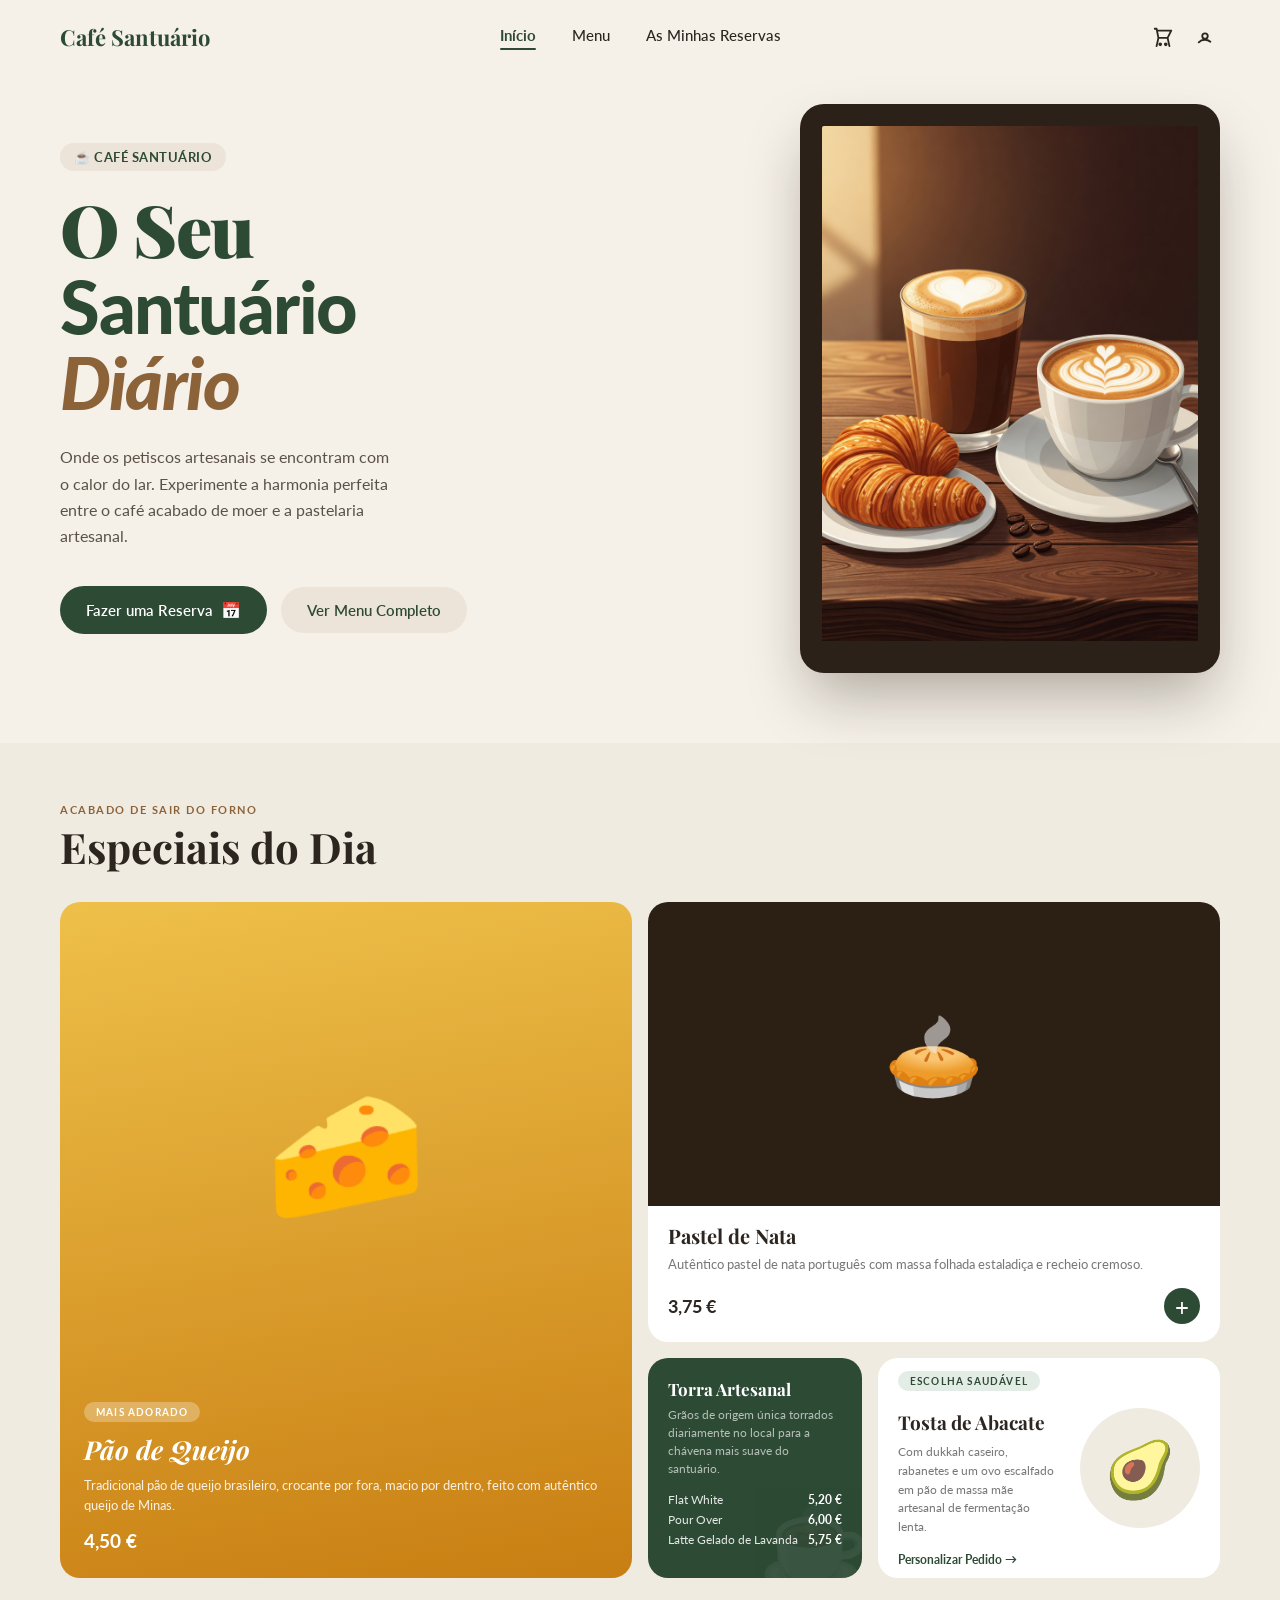
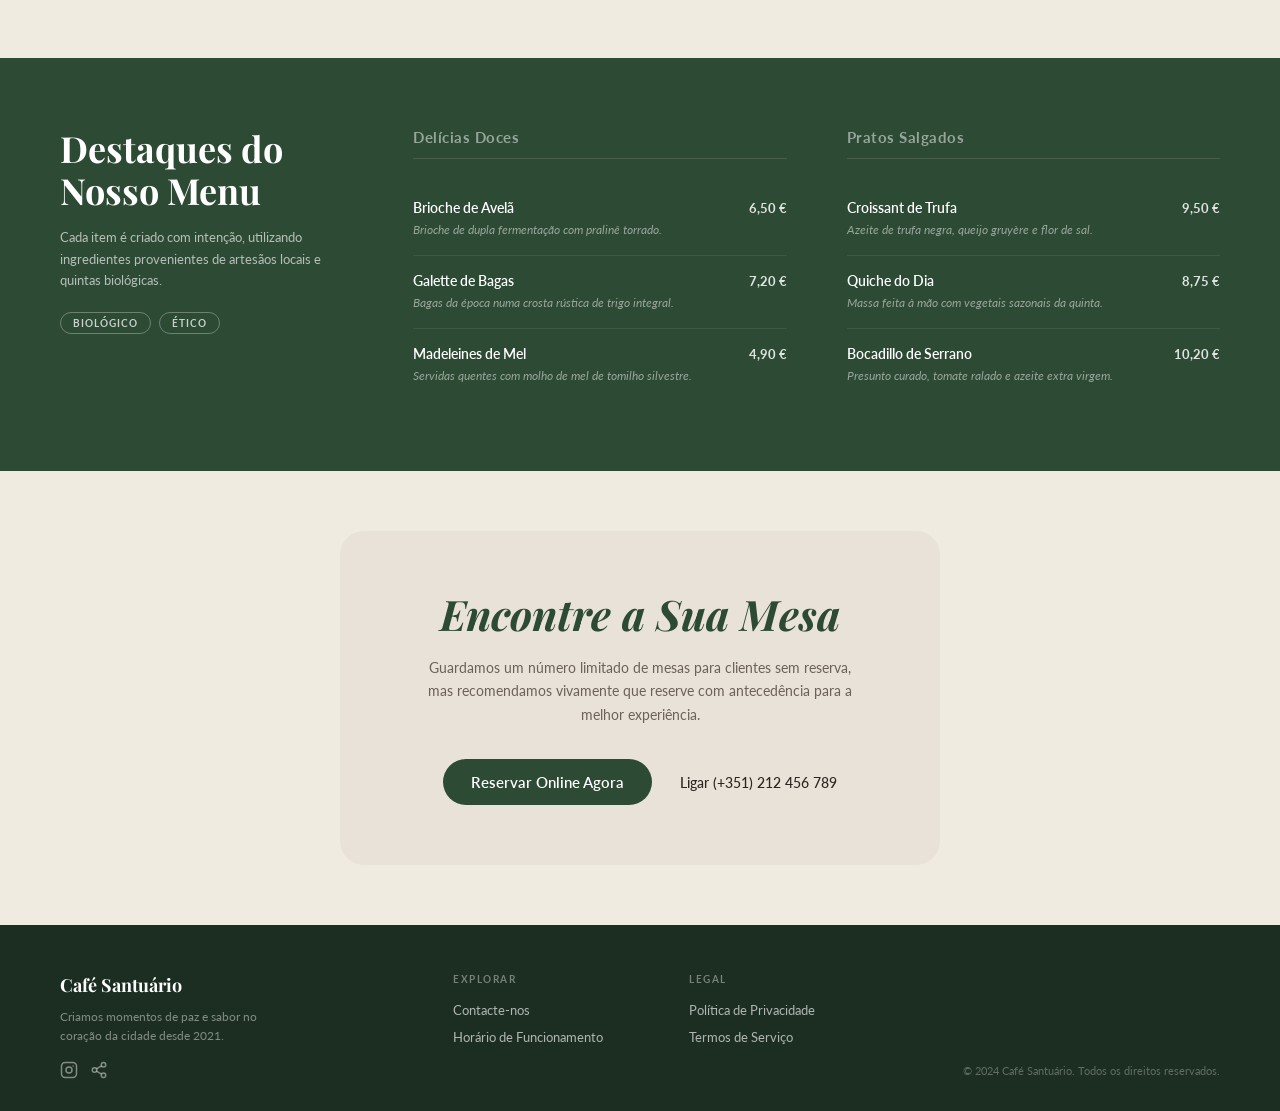
==== index.html @ a575f0f8 "update html" ====
<!DOCTYPE html>
<html lang="pt">
<head>
    <meta charset="UTF-8">
    <meta name="viewport" content="width=device-width, initial-scale=1.0">
    <title>Café Santuário</title>
    <link rel="stylesheet" href="style.css">
</head>
<body>
 
    <header class="main-header">
        <div class="logo">Café Santuário</div>
        <nav class="main-nav">
            <a href="#" class="nav-link active">Início</a>
            <a href="#" class="nav-link">Menu</a>
            <a href="#" class="nav-link">As Minhas Reservas</a>
        </nav>
        <div class="header-icons">
            <button class="icon-btn" title="Carrinho">
                <svg xmlns="http://www.w3.org/2000/svg" width="22" height="22" fill="none" viewBox="0 0 24 24" stroke="currentColor" stroke-width="2">
                    <path stroke-linecap="round" stroke-linejoin="round" d="M3 3h2l.4 2M7 13h10l4-8H5.4M7 13L5.4 5M7 13l-2 9m12-9l2 9M9 21a1 1 0 100-2 1 1 0 000 2zm6 0a1 1 0 100-2 1 1 0 000 2z"/>
                </svg>
            </button>
            <button class="icon-btn" title="Perfil">
                <svg xmlns="http://www.w3.org/2000/svg" width="22" height="22" fill="none" viewBox="0 0 24 24" stroke="currentColor" stroke-width="2">
                    <path stroke-linecap="round" stroke-linejoin="round" d="M5.121 17.804A8.966 8.966 0 0112 15c2.21 0 4.228.797 5.879 2.104M15 11a3 3 0 11-6 0 3 3 0 016 0z"/>
                </svg>
            </button>
        </div>
    </header>
 
    <!-- ── Hero ── -->
    <main class="hero-container">
        <div class="hero-text">
            <div class="cafe-badge">☕ CAFÉ SANTUÁRIO</div>
            <h1 class="hero-title">
                O Seu<br>
                <span class="highlight">Santuário</span><br>
                <span class="diario">Diário</span>
            </h1>
            <p class="hero-description">
                Onde os petiscos artesanais se encontram com o calor do lar.
                Experimente a harmonia perfeita entre o café acabado de moer e a pastelaria artesanal.
            </p>
            <div class="hero-buttons">
                <button class="btn-reserva">
                    Fazer uma Reserva
                    <span class="btn-icon">📅</span>
                </button>
                <button class="btn-menu">Ver Menu Completo</button>
            </div>
        </div>
        <div class="hero-image">
            <img src="FotoInicial.jpg" alt="Café e Croissant">
        </div>
    </main>
 
    <!-- ── Especiais do Dia ── -->
    <section class="especiais-section" id="menu">
        <div class="especiais-header">
            <p class="especiais-label">ACABADO DE SAIR DO FORNO</p>
            <h2 class="especiais-title">Especiais do Dia</h2>
        </div>
 
        <div class="especiais-grid">
 
            <!-- Card grande — destaque -->
            <div class="especial-card especial-card--featured">
                <div class="featured-img">🧀</div>
                <div class="featured-body">
                    <span class="tag-badge">MAIS ADORADO</span>
                    <h3>Pão de Queijo</h3>
                    <p>Tradicional pão de queijo brasileiro, crocante por fora, macio por dentro, feito com autêntico queijo de Minas.</p>
                    <span class="especial-price">4,50 €</span>
                </div>
            </div>
 
            <!-- Card pequeno — Pastel de Nata -->
            <div class="especial-card especial-card--small">
                <div class="small-img">🥧</div>
                <div class="small-body">
                    <h3>Pastel de Nata</h3>
                    <p>Autêntico pastel de nata português com massa folhada estaladiça e recheio cremoso.</p>
                    <div class="small-footer">
                        <span class="especial-price">3,75 €</span>
                        <button class="btn-add">+</button>
                    </div>
                </div>
            </div>
 
            <!-- Linha de baixo direita: Torra + Tosta -->
            <div class="especiais-bottom-right">
 
                <div class="especial-card--dark">
                    <div class="dark-body">
                        <h3>Torra Artesanal</h3>
                        <p>Grãos de origem única torrados diariamente no local para a chávena mais suave do santuário.</p>
                        <ul class="price-list">
                            <li><span>Flat White</span><span>5,20 €</span></li>
                            <li><span>Pour Over</span><span>6,00 €</span></li>
                            <li><span>Latte Gelado de Lavanda</span><span>5,75 €</span></li>
                        </ul>
                    </div>
                    <div class="dark-deco">☕</div>
                </div>
 
                <div class="especial-card--horizontal">
                    <div class="horizontal-body">
                        <span class="tag-badge tag-badge--green">ESCOLHA SAUDÁVEL</span>
                        <h3>Tosta de Abacate</h3>
                        <p>Com dukkah caseiro, rabanetes e um ovo escalfado em pão de massa mãe artesanal de fermentação lenta.</p>
                        <a href="#" class="link-personalizar">Personalizar Pedido →</a>
                    </div>
                    <div class="horizontal-img">
                        <img src="TostaAbacate.jpg" alt="Tosta de Abacate" onerror="this.style.display='none'">
                        🥑
                    </div>
                </div>
 
            </div>
 
        </div>
    </section>
 
    <!-- ── Destaques do Nosso Menu ── -->
    <section class="menu-section">
        <div class="menu-grid">
            <div class="menu-intro">
                <h2 class="menu-title">Destaques do<br>Nosso Menu</h2>
                <p class="menu-desc">Cada item é criado com intenção, utilizando ingredientes provenientes de artesãos locais e quintas biológicas.</p>
                <div class="menu-tags">
                    <span class="menu-tag">BIOLÓGICO</span>
                    <span class="menu-tag">ÉTICO</span>
                </div>
            </div>
 
            <div class="menu-col">
                <h3 class="menu-col-title">Delícias Doces</h3>
                <ul class="menu-list">
                    <li class="menu-item">
                        <div class="menu-item-header">
                            <span class="menu-item-name">Brioche de Avelã</span>
                            <span class="menu-item-price">6,50 €</span>
                        </div>
                        <p class="menu-item-desc">Brioche de dupla fermentação com pralinê torrado.</p>
                    </li>
                    <li class="menu-item">
                        <div class="menu-item-header">
                            <span class="menu-item-name">Galette de Bagas</span>
                            <span class="menu-item-price">7,20 €</span>
                        </div>
                        <p class="menu-item-desc">Bagas da época numa crosta rústica de trigo integral.</p>
                    </li>
                    <li class="menu-item">
                        <div class="menu-item-header">
                            <span class="menu-item-name">Madeleines de Mel</span>
                            <span class="menu-item-price">4,90 €</span>
                        </div>
                        <p class="menu-item-desc">Servidas quentes com molho de mel de tomilho silvestre.</p>
                    </li>
                </ul>
            </div>
 
            <div class="menu-col">
                <h3 class="menu-col-title">Pratos Salgados</h3>
                <ul class="menu-list">
                    <li class="menu-item">
                        <div class="menu-item-header">
                            <span class="menu-item-name">Croissant de Trufa</span>
                            <span class="menu-item-price">9,50 €</span>
                        </div>
                        <p class="menu-item-desc">Azeite de trufa negra, queijo gruyère e flor de sal.</p>
                    </li>
                    <li class="menu-item">
                        <div class="menu-item-header">
                            <span class="menu-item-name">Quiche do Dia</span>
                            <span class="menu-item-price">8,75 €</span>
                        </div>
                        <p class="menu-item-desc">Massa feita à mão com vegetais sazonais da quinta.</p>
                    </li>
                    <li class="menu-item">
                        <div class="menu-item-header">
                            <span class="menu-item-name">Bocadillo de Serrano</span>
                            <span class="menu-item-price">10,20 €</span>
                        </div>
                        <p class="menu-item-desc">Presunto curado, tomate ralado e azeite extra virgem.</p>
                    </li>
                </ul>
            </div>
        </div>
    </section>
 
    <!-- ── CTA Reserva ── -->
    <section class="cta-section" id="reservas">
        <div class="cta-box">
            <h2 class="cta-title">Encontre a Sua Mesa</h2>
            <p class="cta-desc">Guardamos um número limitado de mesas para clientes sem reserva, mas recomendamos vivamente que reserve com antecedência para a melhor experiência.</p>
            <div class="cta-actions">
                <button class="btn-reserva-cta">Reservar Online Agora</button>
                <span class="cta-phone">Ligar (+351) 212 456 789</span>
            </div>
        </div>
    </section>
 
    <!-- ── Footer ── -->
    <footer class="site-footer">
        <div class="footer-grid">
            <div class="footer-brand">
                <div class="footer-logo">Café Santuário</div>
                <p class="footer-tagline">Criamos momentos de paz e sabor no coração da cidade desde 2021.</p>
                <div class="footer-social">
                    <a href="#" class="social-icon" title="Instagram">
                        <svg width="18" height="18" fill="none" viewBox="0 0 24 24" stroke="currentColor" stroke-width="2"><rect x="2" y="2" width="20" height="20" rx="5"/><circle cx="12" cy="12" r="4"/><circle cx="17.5" cy="6.5" r="1" fill="currentColor" stroke="none"/></svg>
                    </a>
                    <a href="#" class="social-icon" title="Partilhar">
                        <svg width="18" height="18" fill="none" viewBox="0 0 24 24" stroke="currentColor" stroke-width="2"><circle cx="18" cy="5" r="3"/><circle cx="6" cy="12" r="3"/><circle cx="18" cy="19" r="3"/><line x1="8.59" y1="13.51" x2="15.42" y2="17.49"/><line x1="15.41" y1="6.51" x2="8.59" y2="10.49"/></svg>
                    </a>
                </div>
            </div>
 
            <div class="footer-col">
                <h4 class="footer-col-title">EXPLORAR</h4>
                <ul class="footer-links">
                    <li><a href="#">Contacte-nos</a></li>
                    <li><a href="#">Horário de Funcionamento</a></li>
                </ul>
            </div>
 
            <div class="footer-col">
                <h4 class="footer-col-title">LEGAL</h4>
                <ul class="footer-links">
                    <li><a href="#">Política de Privacidade</a></li>
                    <li><a href="#">Termos de Serviço</a></li>
                </ul>
            </div>
 
            <div class="footer-copy">
                © 2024 Café Santuário. Todos os direitos reservados.
            </div>
        </div>
    </footer>
 
</body>
</html>
---- style.css ----
@import url('https://fonts.googleapis.com/css2?family=Playfair+Display:ital,wght@0,700;0,900;1,700;1,900&family=Lato:wght@400;500;600&display=swap');
 
:root {
    --bg-main: #F5F0E8;
    --bg-card: #FFFFFF;
    --primary: #2D4A35;
    --primary-light: #8FA494;
    --accent: #8C6239;
    --text-dark: #2C2520;
    --border-color: #E2D9D0;
}
 
* {
    margin: 0;
    padding: 0;
    box-sizing: border-box;
    font-family: 'Lato', 'Segoe UI', Tahoma, Geneva, Verdana, sans-serif;
}
 
body {
    background-color: var(--bg-main);
    color: var(--text-dark);
}
 
/* ═══════════════════════════════════════
   HEADER
═══════════════════════════════════════ */
 
.main-header {
    display: flex;
    justify-content: space-between;
    align-items: center;
    padding: 22px 60px;
    background: var(--bg-main);
}
 
.logo {
    font-family: 'Playfair Display', Georgia, serif;
    font-size: 22px;
    font-weight: 700;
    color: var(--primary);
    min-width: 160px;
}
 
.main-nav {
    display: flex;
    gap: 36px;
    align-items: center;
}
 
.nav-link {
    text-decoration: none;
    color: var(--text-dark);
    font-size: 15px;
    font-weight: 500;
    position: relative;
    padding-bottom: 4px;
    transition: color 0.2s;
}
 
.nav-link.active {
    color: var(--primary);
    font-weight: 700;
}
 
.nav-link.active::after {
    content: '';
    position: absolute;
    bottom: -2px;
    left: 0;
    right: 0;
    height: 2px;
    background-color: var(--primary);
    border-radius: 2px;
}
 
.nav-link:hover { color: var(--primary); }
 
.header-icons {
    display: flex;
    gap: 12px;
    align-items: center;
    min-width: 160px;
    justify-content: flex-end;
}
 
.icon-btn {
    background: transparent;
    border: none;
    cursor: pointer;
    color: var(--text-dark);
    display: flex;
    align-items: center;
    padding: 4px;
    border-radius: 6px;
    transition: color 0.2s;
}
.icon-btn:hover { color: var(--primary); }
 
/* ═══════════════════════════════════════
   HERO
═══════════════════════════════════════ */
 
.hero-container {
    display: flex;
    align-items: center;
    justify-content: space-between;
    padding: 30px 60px 70px;
    gap: 60px;
    background: var(--bg-main);
}
 
.hero-text { max-width: 480px; }
 
.cafe-badge {
    display: inline-block;
    background: #EDE4D9;
    color: var(--primary);
    font-size: 13px;
    padding: 6px 14px;
    border-radius: 30px;
    margin-bottom: 20px;
    font-weight: 700;
    letter-spacing: 0.5px;
}
 
.hero-title {
    font-family: 'Playfair Display', Georgia, serif;
    font-size: 72px;
    font-weight: 900;
    color: var(--primary);
    line-height: 1.05;
    margin-bottom: 24px;
    letter-spacing: -1.5px;
}
 
.highlight { color: var(--primary); }
 
.diario {
    color: var(--accent);
    font-style: italic;
    display: block;
}
 
.hero-description {
    font-size: 16px;
    line-height: 1.65;
    color: #5A5248;
    margin-bottom: 36px;
    max-width: 340px;
}
 
.hero-buttons {
    display: flex;
    gap: 14px;
    flex-wrap: wrap;
    align-items: center;
}
 
.btn-reserva {
    background-color: var(--primary);
    color: white;
    border: none;
    padding: 14px 26px;
    border-radius: 50px;
    font-size: 15px;
    font-weight: 600;
    cursor: pointer;
    display: flex;
    align-items: center;
    gap: 8px;
    transition: background 0.2s;
}
.btn-reserva:hover { background-color: #3d6347; }
 
.btn-icon { font-size: 16px; }
 
.btn-menu {
    background-color: #EDE4D9;
    color: var(--primary);
    border: none;
    padding: 14px 26px;
    border-radius: 50px;
    font-size: 15px;
    font-weight: 600;
    cursor: pointer;
    transition: background 0.2s;
}
.btn-menu:hover { background-color: #e2d7c8; }
 
.hero-image { flex-shrink: 0; }
 
.hero-image img {
    width: 100%;
    max-width: 420px;
    border-radius: 24px;
    display: block;
    background: #2C2118;
    padding: 22px 22px 32px;
    box-shadow: 0 30px 60px -10px rgba(44, 33, 24, 0.35);
    object-fit: cover;
}
 
/* ═══════════════════════════════════════
   ESPECIAIS DO DIA
═══════════════════════════════════════ */
 
.especiais-section {
    background: #F0EBE0;
    padding: 60px 60px 80px;
}
 
.especiais-header { margin-bottom: 32px; }
 
.especiais-label {
    font-size: 11px;
    font-weight: 700;
    letter-spacing: 1.5px;
    color: var(--accent);
    text-transform: uppercase;
    margin-bottom: 8px;
}
 
.especiais-title {
    font-family: 'Playfair Display', Georgia, serif;
    font-size: 42px;
    font-weight: 700;
    color: var(--text-dark);
    line-height: 1.1;
}
 
.especiais-grid {
    display: grid;
    grid-template-columns: 1fr 1fr;
    grid-template-rows: 440px 220px;
    gap: 16px;
}
 
.especial-card {
    border-radius: 20px;
    overflow: hidden;
    background: var(--bg-card);
}
 
/* Featured — left column, both rows */
.especial-card--featured {
    grid-column: 1;
    grid-row: 1 / 3;
    background: linear-gradient(170deg, #EEC04A 0%, #C87E12 100%);
    display: flex;
    flex-direction: column;
}
 
.featured-img {
    flex: 1;
    display: flex;
    align-items: center;
    justify-content: center;
    font-size: 130px;
    padding: 30px 30px 10px;
    min-height: 0;
}
 
.featured-img img {
    width: 100%;
    height: 100%;
    object-fit: contain;
    border-radius: 12px;
}
 
.featured-body { padding: 18px 24px 26px; }
 
.tag-badge {
    display: inline-block;
    background: rgba(255,255,255,0.28);
    color: #fff;
    font-size: 10px;
    font-weight: 700;
    letter-spacing: 1.2px;
    padding: 4px 12px;
    border-radius: 20px;
    margin-bottom: 10px;
    text-transform: uppercase;
}
 
.tag-badge--green {
    background: #E3EDE5;
    color: var(--primary);
}
 
.especial-card--featured .featured-body h3 {
    font-family: 'Playfair Display', Georgia, serif;
    font-size: 26px;
    font-style: italic;
    font-weight: 700;
    color: #fff;
    margin-bottom: 8px;
}
 
.especial-card--featured .featured-body p {
    font-size: 13px;
    color: rgba(255,255,255,0.88);
    line-height: 1.55;
    margin-bottom: 14px;
}
 
.especial-price {
    font-size: 18px;
    font-weight: 700;
    color: var(--text-dark);
}
 
.especial-card--featured .especial-price {
    color: #fff;
    font-size: 19px;
}
 
/* Small card — Pastel de Nata */
.especial-card--small {
    grid-column: 2;
    grid-row: 1;
    display: flex;
    flex-direction: column;
    background: #fff;
}
 
.small-img {
    flex: 1;
    display: flex;
    align-items: center;
    justify-content: center;
    background: #2C1F14;
    font-size: 80px;
    min-height: 0;
}
 
.small-img img { width: 100%; height: 100%; object-fit: cover; }
 
.small-body {
    padding: 16px 20px 18px;
    flex-shrink: 0;
}
 
.small-body h3 {
    font-family: 'Playfair Display', Georgia, serif;
    font-size: 20px;
    font-weight: 700;
    color: var(--text-dark);
    margin-bottom: 6px;
}
 
.small-body p {
    font-size: 13px;
    color: #777;
    line-height: 1.5;
    margin-bottom: 14px;
}
 
.small-footer {
    display: flex;
    align-items: center;
    justify-content: space-between;
}
 
.btn-add {
    width: 36px;
    height: 36px;
    border-radius: 50%;
    background: var(--primary);
    color: #fff;
    border: none;
    font-size: 24px;
    cursor: pointer;
    display: flex;
    align-items: center;
    justify-content: center;
    transition: background 0.2s;
}
.btn-add:hover { background: #3d6347; }
 
/* Bottom row right: Torra + Tosta */
.especiais-bottom-right {
    grid-column: 2;
    grid-row: 2;
    display: grid;
    grid-template-columns: 1fr 1.6fr;
    gap: 16px;
}
 
/* Dark card — Torra Artesanal */
.especial-card--dark {
    background: #2D4A35;
    color: #fff;
    display: flex;
    position: relative;
    overflow: hidden;
    border-radius: 20px;
}
 
.dark-body {
    padding: 20px;
    flex: 1;
    z-index: 1;
}
 
.dark-body h3 {
    font-family: 'Playfair Display', Georgia, serif;
    font-size: 17px;
    font-weight: 700;
    margin-bottom: 6px;
    color: #fff;
}
 
.dark-body p {
    font-size: 12px;
    color: rgba(255,255,255,0.65);
    line-height: 1.5;
    margin-bottom: 14px;
}
 
.price-list {
    list-style: none;
    display: flex;
    flex-direction: column;
    gap: 5px;
}
 
.price-list li {
    display: flex;
    justify-content: space-between;
    font-size: 12px;
    color: rgba(255,255,255,0.88);
}
 
.price-list li span:last-child {
    font-weight: 700;
    color: #fff;
}
 
.dark-deco {
    font-size: 90px;
    opacity: 0.07;
    position: absolute;
    right: -8px;
    bottom: -8px;
    line-height: 1;
    pointer-events: none;
}
 
/* Horizontal card — Tosta de Abacate */
.especial-card--horizontal {
    display: flex;
    align-items: center;
    background: #fff;
    border-radius: 20px;
    overflow: hidden;
}
 
.horizontal-body {
    flex: 1;
    padding: 20px;
}
 
.horizontal-body h3 {
    font-family: 'Playfair Display', Georgia, serif;
    font-size: 19px;
    font-weight: 700;
    color: var(--text-dark);
    margin: 8px 0 8px;
}
 
.horizontal-body p {
    font-size: 12px;
    color: #777;
    line-height: 1.55;
    margin-bottom: 12px;
}
 
.link-personalizar {
    font-size: 12px;
    font-weight: 700;
    color: var(--primary);
    text-decoration: none;
}
.link-personalizar:hover { text-decoration: underline; }
 
.horizontal-img {
    width: 120px;
    height: 120px;
    flex-shrink: 0;
    border-radius: 50%;
    overflow: hidden;
    margin: 0 20px 0 0;
    background: #F0EBE0;
    display: flex;
    align-items: center;
    justify-content: center;
    font-size: 56px;
}
 
.horizontal-img img { width: 100%; height: 100%; object-fit: cover; }
 
/* ═══════════════════════════════════════
   DESTAQUES DO MENU
═══════════════════════════════════════ */
 
.menu-section {
    background: #2D4A35;
    padding: 70px 60px;
}
 
.menu-grid {
    display: grid;
    grid-template-columns: 1.1fr 1.4fr 1.4fr;
    gap: 60px;
    align-items: start;
}
 
.menu-title {
    font-family: 'Playfair Display', Georgia, serif;
    font-size: 36px;
    font-weight: 700;
    color: #fff;
    line-height: 1.15;
    margin-bottom: 16px;
}
 
.menu-desc {
    font-size: 13px;
    color: rgba(255,255,255,0.65);
    line-height: 1.65;
    margin-bottom: 20px;
}
 
.menu-tags {
    display: flex;
    gap: 8px;
    flex-wrap: wrap;
}
 
.menu-tag {
    display: inline-block;
    border: 1px solid rgba(255,255,255,0.3);
    color: rgba(255,255,255,0.75);
    font-size: 10px;
    font-weight: 700;
    letter-spacing: 1px;
    padding: 4px 12px;
    border-radius: 20px;
    text-transform: uppercase;
}
 
.menu-col-title {
    font-size: 15px;
    font-weight: 700;
    color: rgba(255,255,255,0.5);
    letter-spacing: 0.5px;
    margin-bottom: 24px;
    padding-bottom: 12px;
    border-bottom: 1px solid rgba(255,255,255,0.12);
}
 
.menu-list {
    list-style: none;
    display: flex;
    flex-direction: column;
}
 
.menu-item {
    padding: 16px 0;
    border-bottom: 1px solid rgba(255,255,255,0.08);
}
.menu-item:last-child { border-bottom: none; }
 
.menu-item-header {
    display: flex;
    justify-content: space-between;
    align-items: baseline;
    gap: 12px;
    margin-bottom: 5px;
}
 
.menu-item-name {
    font-size: 14px;
    font-weight: 600;
    color: #fff;
}
 
.menu-item-price {
    font-size: 13px;
    font-weight: 700;
    color: rgba(255,255,255,0.85);
    white-space: nowrap;
}
 
.menu-item-desc {
    font-size: 12px;
    color: rgba(255,255,255,0.5);
    font-style: italic;
    line-height: 1.5;
}
 
/* ═══════════════════════════════════════
   CTA — ENCONTRE A SUA MESA
═══════════════════════════════════════ */
 
.cta-section {
    background: #F0EBE0;
    padding: 60px 60px;
}
 
.cta-box {
    background: #E8E2D8;
    border-radius: 24px;
    padding: 60px 40px;
    text-align: center;
    max-width: 600px;
    margin: 0 auto;
}
 
.cta-title {
    font-family: 'Playfair Display', Georgia, serif;
    font-size: 42px;
    font-weight: 700;
    font-style: italic;
    color: var(--primary);
    margin-bottom: 18px;
    line-height: 1.1;
}
 
.cta-desc {
    font-size: 14px;
    color: #6B6157;
    line-height: 1.7;
    margin-bottom: 32px;
    max-width: 440px;
    margin-left: auto;
    margin-right: auto;
}
 
.cta-actions {
    display: flex;
    align-items: center;
    justify-content: center;
    gap: 28px;
    flex-wrap: wrap;
}
 
.btn-reserva-cta {
    background-color: var(--primary);
    color: white;
    border: none;
    padding: 14px 28px;
    border-radius: 50px;
    font-size: 15px;
    font-weight: 600;
    cursor: pointer;
    transition: background 0.2s;
}
.btn-reserva-cta:hover { background-color: #3d6347; }
 
.cta-phone {
    font-size: 14px;
    font-weight: 500;
    color: var(--text-dark);
}
 
/* ═══════════════════════════════════════
   FOOTER
═══════════════════════════════════════ */
 
.site-footer {
    background: #1C2E21;
    padding: 48px 60px 32px;
}
 
.footer-grid {
    display: grid;
    grid-template-columns: 1.8fr 1fr 1fr 1.5fr;
    gap: 40px;
    align-items: start;
}
 
.footer-logo {
    font-family: 'Playfair Display', Georgia, serif;
    font-size: 18px;
    font-weight: 700;
    color: #fff;
    margin-bottom: 10px;
}
 
.footer-tagline {
    font-size: 12px;
    color: rgba(255,255,255,0.45);
    line-height: 1.6;
    margin-bottom: 16px;
    max-width: 200px;
}
 
.footer-social {
    display: flex;
    gap: 12px;
}
 
.social-icon {
    color: rgba(255,255,255,0.45);
    transition: color 0.2s;
    display: flex;
    align-items: center;
}
.social-icon:hover { color: #fff; }
 
.footer-col-title {
    font-size: 10px;
    font-weight: 700;
    letter-spacing: 1.5px;
    color: rgba(255,255,255,0.4);
    text-transform: uppercase;
    margin-bottom: 14px;
}
 
.footer-links {
    list-style: none;
    display: flex;
    flex-direction: column;
    gap: 8px;
}
 
.footer-links a {
    font-size: 13px;
    color: rgba(255,255,255,0.65);
    text-decoration: none;
    transition: color 0.2s;
}
.footer-links a:hover { color: #fff; }
 
.footer-copy {
    font-size: 11px;
    color: rgba(255,255,255,0.3);
    text-align: right;
    align-self: end;
    padding-bottom: 2px;
}
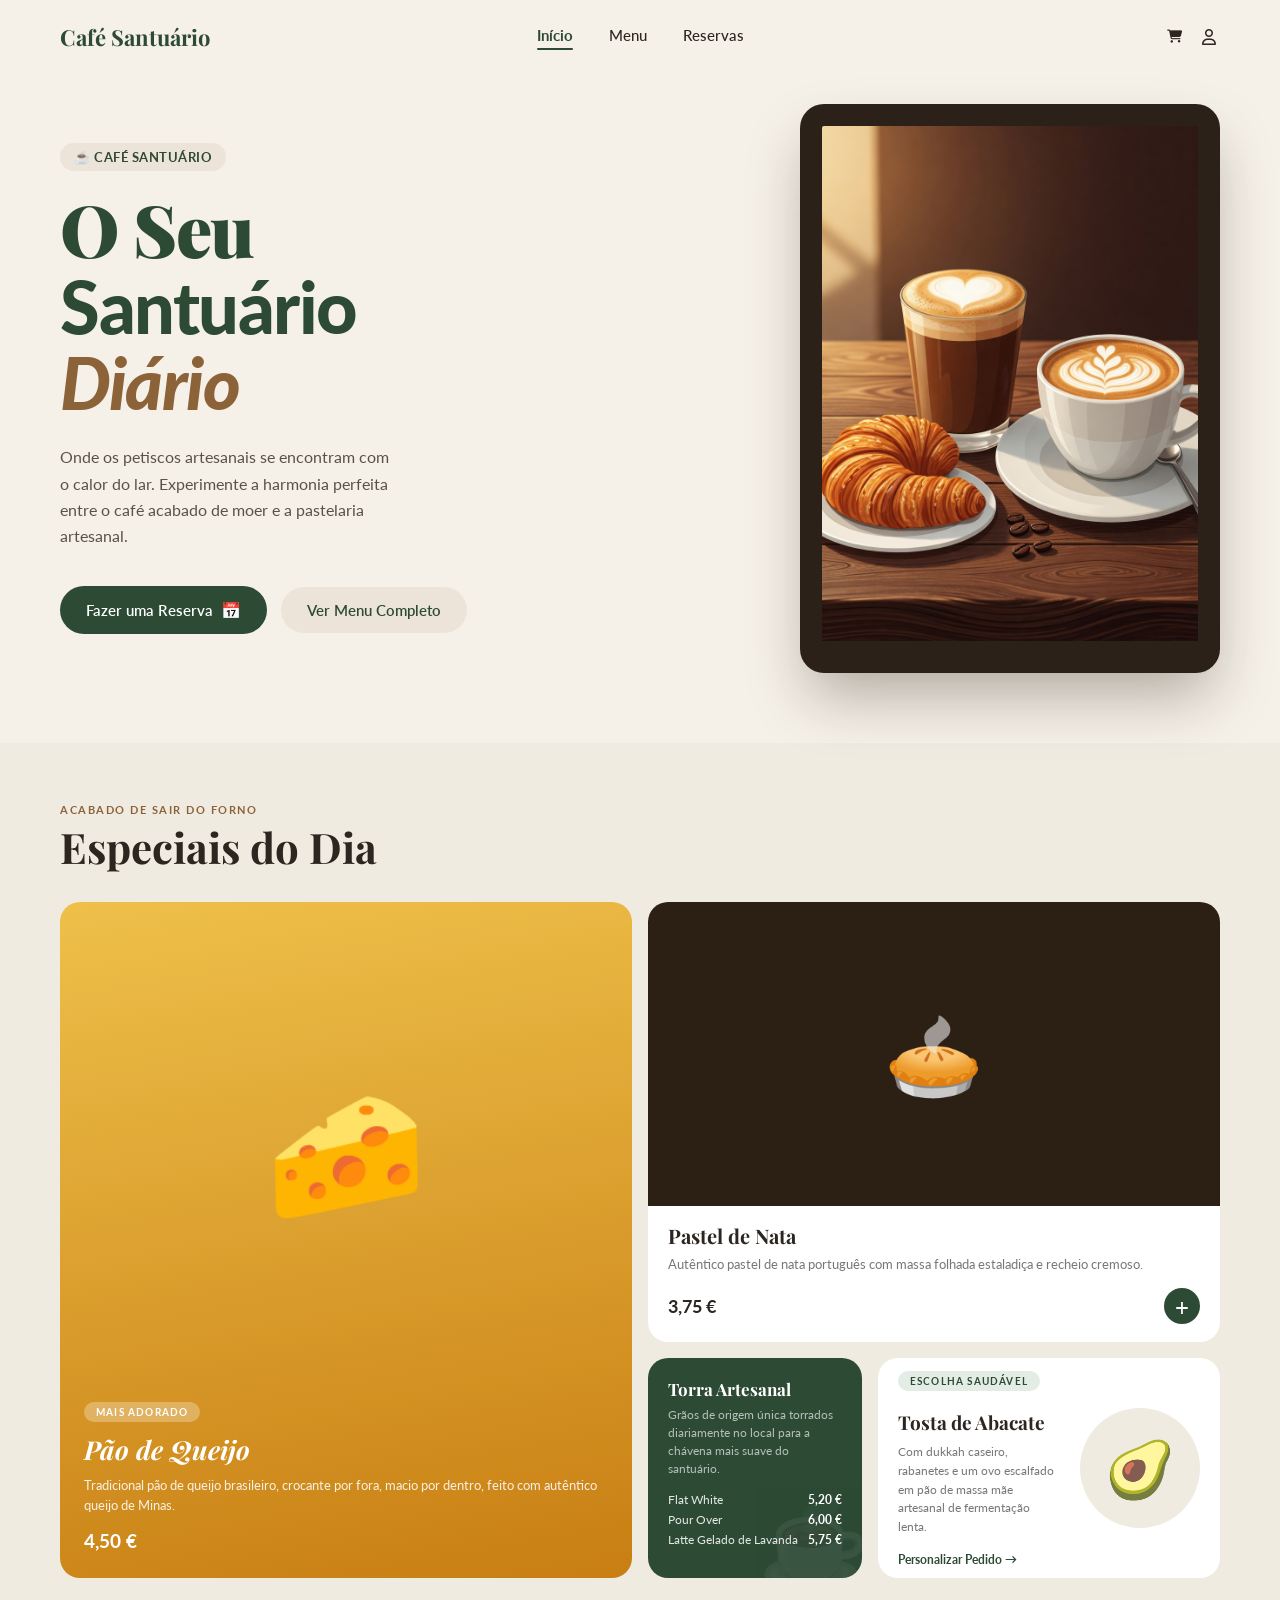
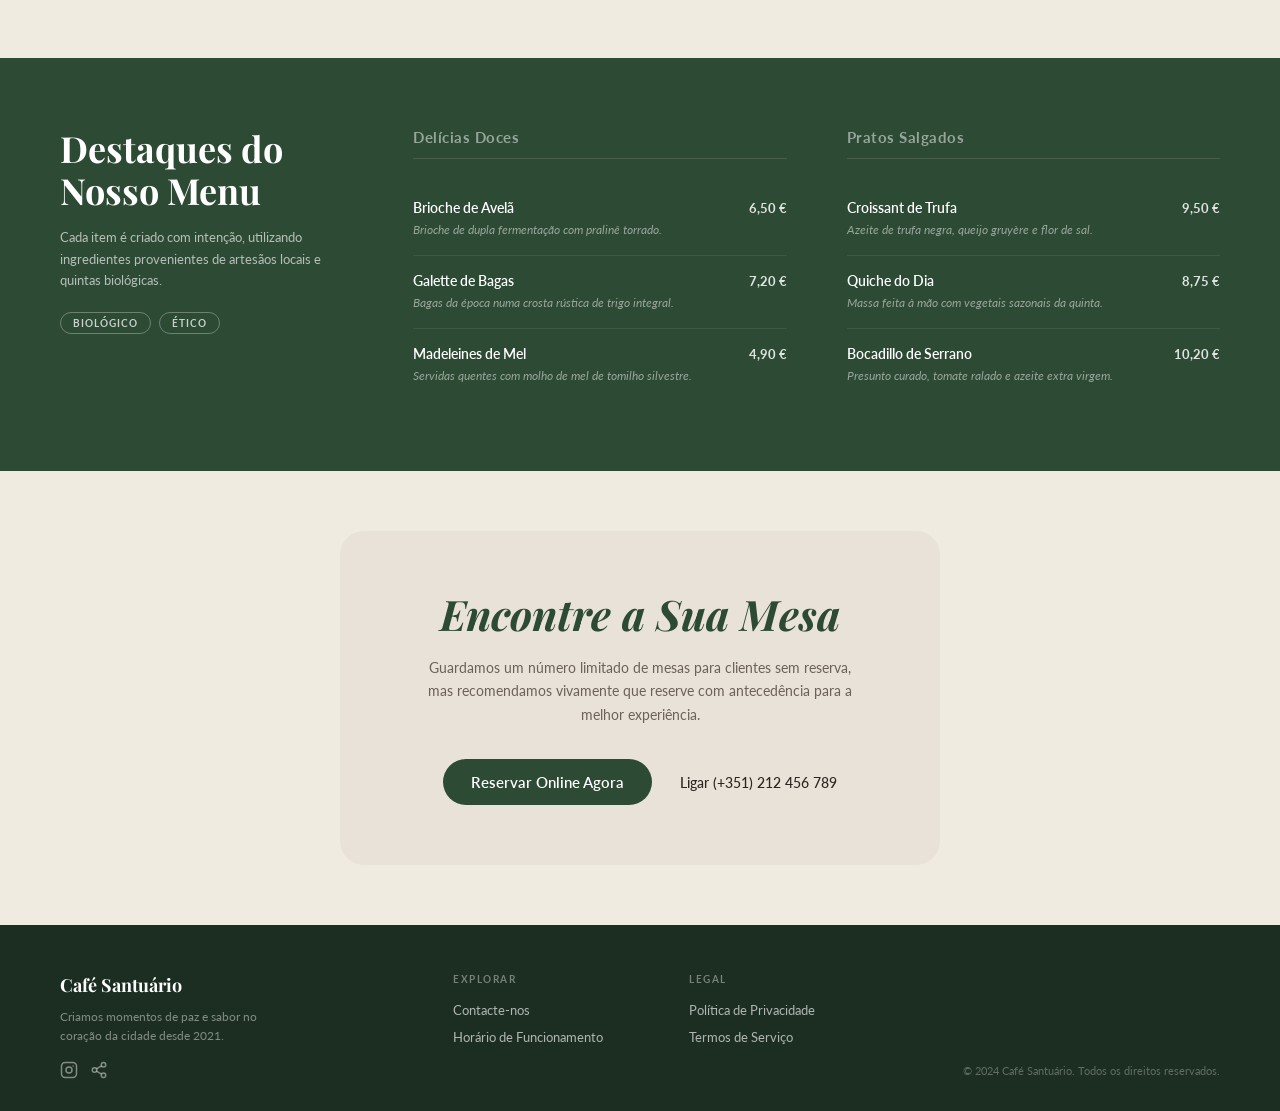
==== commit d9b91537: "Mega update 50gb para arrebentar com o pc" ====
--- a/index.html
+++ b/index.html
@@ -5,7 +5,10 @@
     <meta charset="UTF-8">
     <meta name="viewport" content="width=device-width, initial-scale=1.0">
     <title>Café Santuário</title>
+
     <link rel="stylesheet" href="style.css">
+    <link rel="stylesheet"
+    href="https://cdnjs.cloudflare.com/ajax/libs/font-awesome/6.5.1/css/all.min.css">
 </head>
 <body>
  
@@ -13,21 +16,17 @@
         <div class="logo">Café Santuário</div>
         <nav class="main-nav">
             <a href="#" class="nav-link active">Início</a>
-            <a href="#" class="nav-link">Menu</a>
-            <a href="#" class="nav-link">As Minhas Reservas</a>
+            <a href="menu.html" class="nav-link">Menu</a>
+            <a href="reservas.html" class="nav-link">Reservas</a>
         </nav>
         <div class="header-icons">
-            <button class="icon-btn" title="Carrinho">
-                <svg xmlns="http://www.w3.org/2000/svg" width="22" height="22" fill="none" viewBox="0 0 24 24" stroke="currentColor" stroke-width="2">
-                    <path stroke-linecap="round" stroke-linejoin="round" d="M3 3h2l.4 2M7 13h10l4-8H5.4M7 13L5.4 5M7 13l-2 9m12-9l2 9M9 21a1 1 0 100-2 1 1 0 000 2zm6 0a1 1 0 100-2 1 1 0 000 2z"/>
-                </svg>
+             <button class="icon-btn" title="Carrinho">
+                <i class="fa-solid fa-cart-shopping"></i>
             </button>
-            <button class="icon-btn" title="Perfil">
-                <svg xmlns="http://www.w3.org/2000/svg" width="22" height="22" fill="none" viewBox="0 0 24 24" stroke="currentColor" stroke-width="2">
-                    <path stroke-linecap="round" stroke-linejoin="round" d="M5.121 17.804A8.966 8.966 0 0112 15c2.21 0 4.228.797 5.879 2.104M15 11a3 3 0 11-6 0 3 3 0 016 0z"/>
-                </svg>
-            </button>
-        </div>
+        <a href="login.html" class="icon-btn" title="Perfil">
+        <i class="fa-regular fa-user"></i>
+    </a>
+</div>
     </header>
  
     <!-- ── Hero ── -->
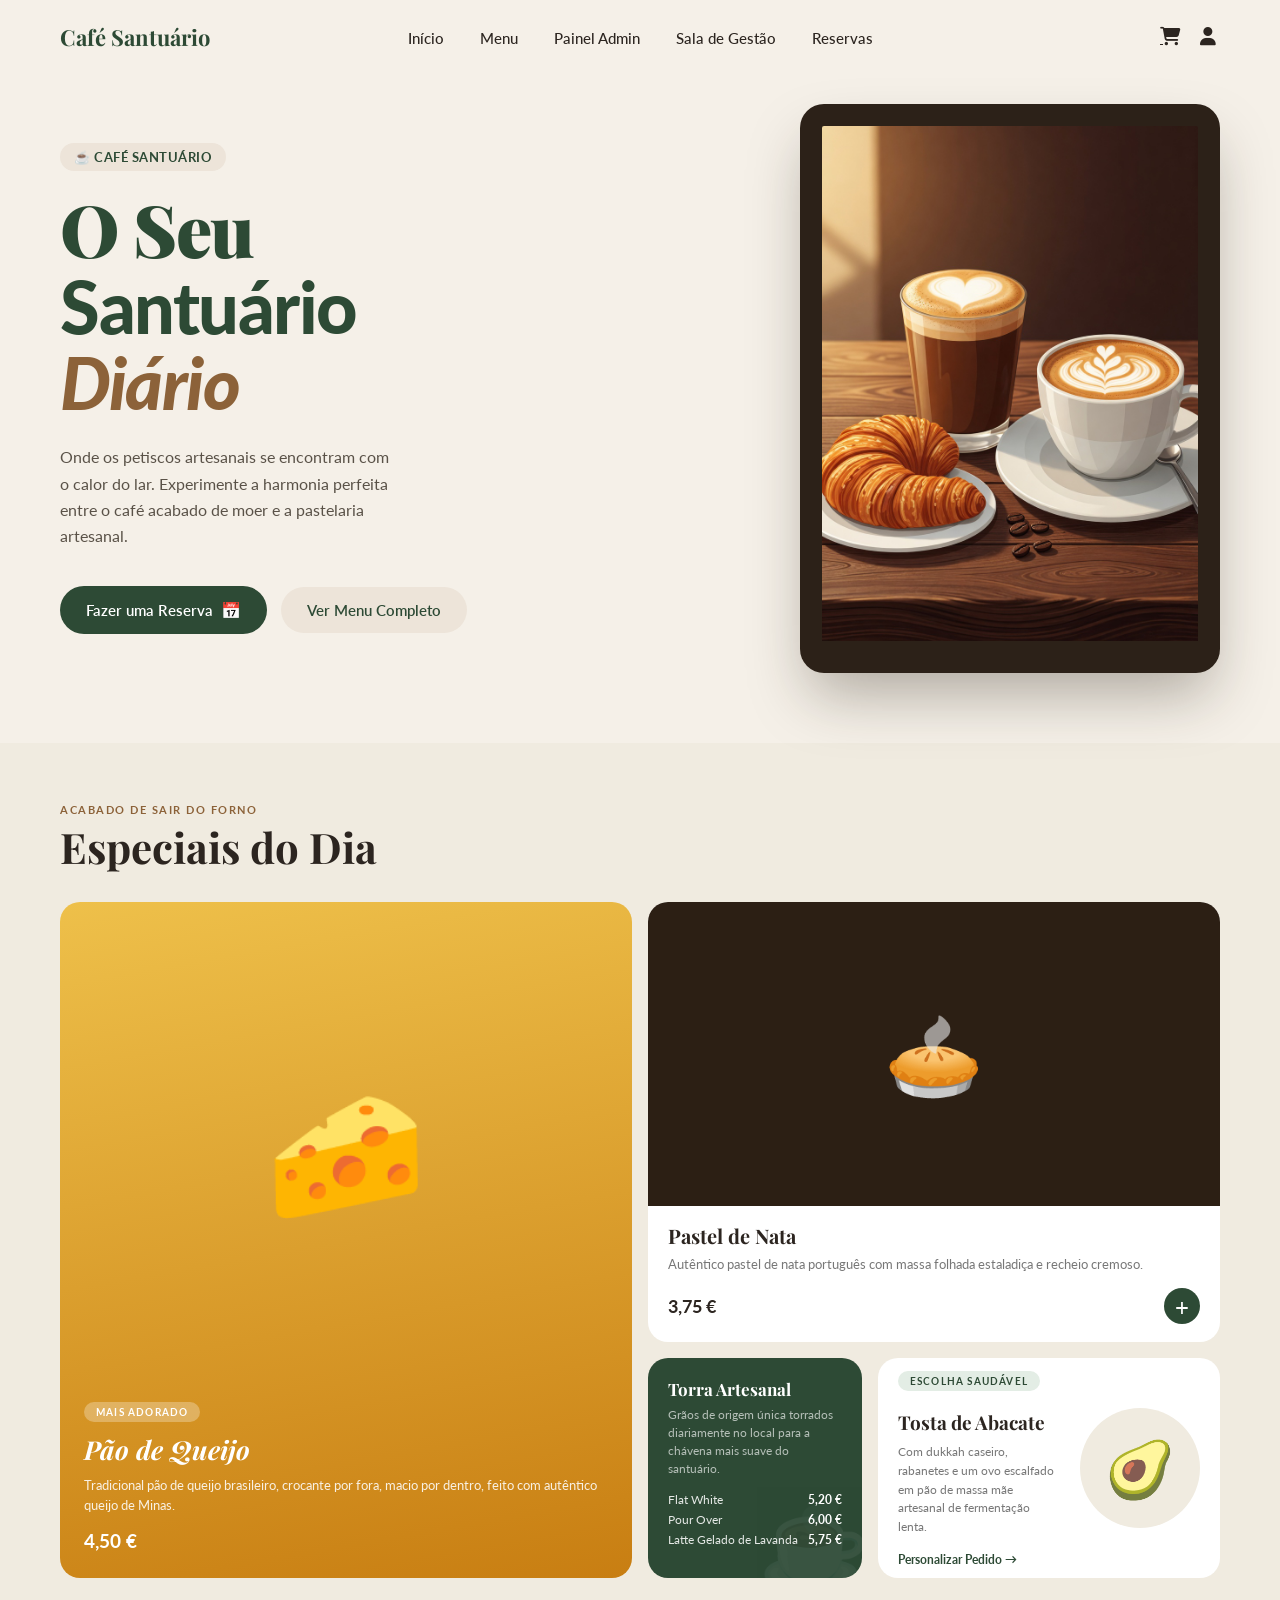
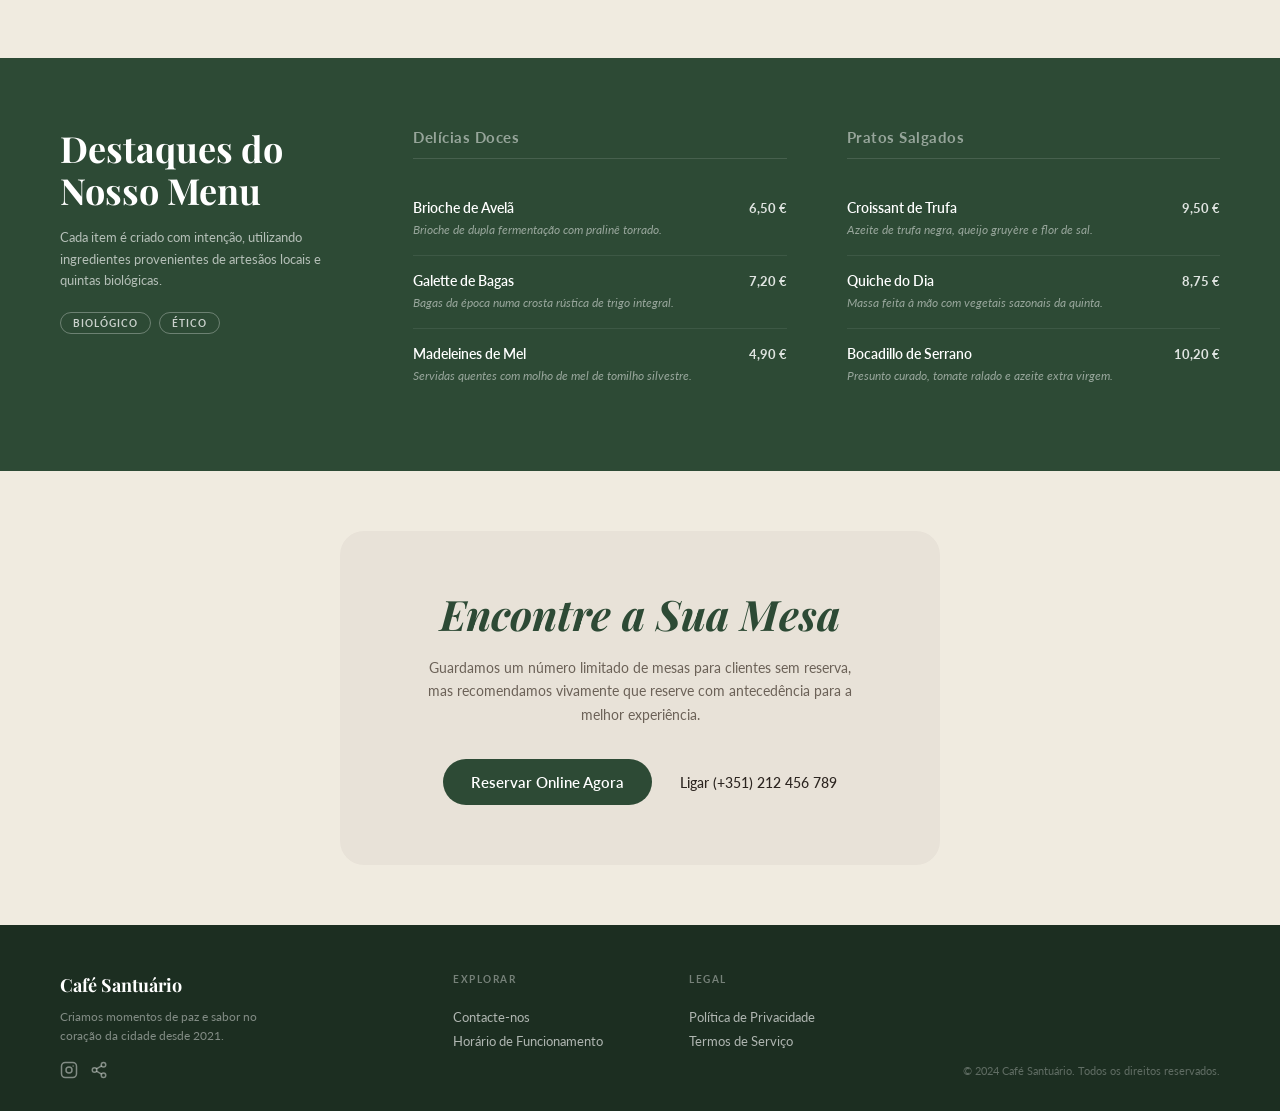
==== commit 4c10b0ab: "Password Update" ====
--- a/index.html
+++ b/index.html
@@ -29,7 +29,7 @@
 </div>
     </header>
  
-    <!-- ── Hero ── -->
+    <!-- === Hero === -->
     <main class="hero-container">
         <div class="hero-text">
             <div class="cafe-badge">☕ CAFÉ SANTUÁRIO</div>
@@ -44,7 +44,7 @@
             </p>
             <div class="hero-buttons">
                 <button class="btn-reserva">
-                    Fazer uma Reserva
+                   <a href="reservas.html" class="btn-reserva2">Fazer uma Reserva</a>
                     <span class="btn-icon">📅</span>
                 </button>
                 <button class="btn-menu">Ver Menu Completo</button>
@@ -55,7 +55,7 @@
         </div>
     </main>
  
-    <!-- ── Especiais do Dia ── -->
+    <!-- === Especiais do Dia === -->
     <section class="especiais-section" id="menu">
         <div class="especiais-header">
             <p class="especiais-label">ACABADO DE SAIR DO FORNO</p>
@@ -122,7 +122,7 @@
         </div>
     </section>
  
-    <!-- ── Destaques do Nosso Menu ── -->
+    <!-- === Destaques do Nosso Menu === -->
     <section class="menu-section">
         <div class="menu-grid">
             <div class="menu-intro">
@@ -190,7 +190,7 @@
         </div>
     </section>
  
-    <!-- ── CTA Reserva ── -->
+    <!-- === CTA Reserva === -->
     <section class="cta-section" id="reservas">
         <div class="cta-box">
             <h2 class="cta-title">Encontre a Sua Mesa</h2>
@@ -202,7 +202,7 @@
         </div>
     </section>
  
-    <!-- ── Footer ── -->
+    <!-- === Footer === -->
     <footer class="site-footer">
         <div class="footer-grid">
             <div class="footer-brand">
@@ -240,5 +240,9 @@
         </div>
     </footer>
  
+        <script src="api.js"></script>
+        <script src="login.js"></script>
+        <script src="main.js"></script>
+
 </body>
 </html>
--- a/style.css
+++ b/style.css
@@ -1,5 +1,7 @@
-
-@import url('https://fonts.googleapis.com/css2?family=Playfair+Display:ital,wght@0,700;0,900;1,700;1,900&family=Lato:wght@400;500;600&display=swap');
+/* ==========================================================================
+   1. CONFIGURAÇÕES GLOBAIS, IMPORTAÇÕES E VARIÁVEIS (:root)
+   ========================================================================== */
+@import url('https://fonts.googleapis.com/css2?family=Playfair+Display:ital,wght@0,700;0,900;1,700;1,900&family=Lato:wght@400;500;600;700&display=swap');
  
 :root {
     --bg-main: #F5F0E8;
@@ -22,11 +24,12 @@
     background-color: var(--bg-main);
     color: var(--text-dark);
 }
- 
-/* ═══════════════════════════════════════
-   HEADER
-═══════════════════════════════════════ */
- 
+
+/* ==========================================================================
+   2. ELEMENTOS REUTILIZÁVEIS DA ESTRUTURA (HEADER & FOOTER)
+   ========================================================================== */
+
+/* HEADER GLOBAL */
 .main-header {
     display: flex;
     justify-content: space-between;
@@ -47,6 +50,9 @@
     display: flex;
     gap: 36px;
     align-items: center;
+    list-style: none !important;
+    padding: 0;
+    margin: 0;
 }
  
 .nav-link {
@@ -95,13 +101,96 @@
     padding: 4px;
     border-radius: 6px;
     transition: color 0.2s;
+    font-size: 18px;
 }
 .icon-btn:hover { color: var(--primary); }
- 
-/* ═══════════════════════════════════════
-   HERO
-═══════════════════════════════════════ */
- 
+
+/* FOOTER GLOBAL */
+.site-footer {
+    background: #1C2E21;
+    padding: 48px 60px 32px;
+}
+ 
+.footer-grid {
+    display: grid;
+    grid-template-columns: 1.8fr 1fr 1fr 1.5fr;
+    gap: 40px;
+    align-items: start;
+}
+ 
+.footer-logo {
+    font-family: 'Playfair Display', Georgia, serif;
+    font-size: 18px;
+    font-weight: 700;
+    color: #fff;
+    margin-bottom: 10px;
+}
+ 
+.footer-tagline {
+    font-size: 12px;
+    color: rgba(255,255,255,0.45);
+    line-height: 1.6;
+    margin-bottom: 16px;
+    max-width: 200px;
+}
+ 
+.footer-social {
+    display: flex;
+    gap: 12px;
+}
+ 
+.social-icon {
+    color: rgba(255,255,255,0.45);
+    transition: color 0.2s;
+    display: flex;
+    align-items: center;
+}
+.social-icon:hover { color: #fff; }
+ 
+.footer-col-title, .footer-col h4 {
+    font-size: 10px;
+    font-weight: 700;
+    letter-spacing: 1.5px;
+    color: rgba(255,255,255,0.4);
+    text-transform: uppercase;
+    margin-bottom: 14px;
+}
+
+.footer-col {
+    display: flex;
+    flex-direction: column;
+    gap: 10px;
+}
+ 
+.footer-links, .footer-col a {
+    list-style: none;
+    display: flex;
+    flex-direction: column;
+    gap: 8px;
+    font-size: 13px;
+    color: rgba(255,255,255,0.65);
+    text-decoration: none;
+}
+.footer-links a, .footer-col a {
+    color: rgba(255,255,255,0.65);
+    text-decoration: none;
+    transition: color 0.2s;
+}
+.footer-links a:hover, .footer-col a:hover { color: #fff; }
+ 
+.footer-copy {
+    font-size: 11px;
+    color: rgba(255,255,255,0.3);
+    text-align: right;
+    align-self: end;
+    padding-bottom: 2px;
+}
+
+/* ==========================================================================
+   3. ESTILOS DO INDEX PRINCIPAL (HERO, ESPECIAIS, CTA)
+   ========================================================================== */
+
+/* HERO (INDEX) */
 .hero-container {
     display: flex;
     align-items: center;
@@ -173,8 +262,7 @@
     transition: background 0.2s;
 }
 .btn-reserva:hover { background-color: #3d6347; }
- 
-.btn-icon { font-size: 16px; }
+ .btn-icon { font-size: 16px; }
  
 .btn-menu {
     background-color: #EDE4D9;
@@ -188,9 +276,13 @@
     transition: background 0.2s;
 }
 .btn-menu:hover { background-color: #e2d7c8; }
+
+.btn-reserva2 {
+    color: white;
+    text-decoration:none;
+}
  
 .hero-image { flex-shrink: 0; }
- 
 .hero-image img {
     width: 100%;
     max-width: 420px;
@@ -202,10 +294,7 @@
     object-fit: cover;
 }
  
-/* ═══════════════════════════════════════
-   ESPECIAIS DO DIA
-═══════════════════════════════════════ */
- 
+/* ESPECIAIS DO DIA */
 .especiais-section {
     background: #F0EBE0;
     padding: 60px 60px 80px;
@@ -243,7 +332,6 @@
     background: var(--bg-card);
 }
  
-/* Featured — left column, both rows */
 .especial-card--featured {
     grid-column: 1;
     grid-row: 1 / 3;
@@ -316,7 +404,6 @@
     font-size: 19px;
 }
  
-/* Small card — Pastel de Nata */
 .especial-card--small {
     grid-column: 2;
     grid-row: 1;
@@ -334,8 +421,7 @@
     font-size: 80px;
     min-height: 0;
 }
- 
-.small-img img { width: 100%; height: 100%; object-fit: cover; }
+ .small-img img { width: 100%; height: 100%; object-fit: cover; }
  
 .small-body {
     padding: 16px 20px 18px;
@@ -379,7 +465,6 @@
 }
 .btn-add:hover { background: #3d6347; }
  
-/* Bottom row right: Torra + Tosta */
 .especiais-bottom-right {
     grid-column: 2;
     grid-row: 2;
@@ -388,7 +473,6 @@
     gap: 16px;
 }
  
-/* Dark card — Torra Artesanal */
 .especial-card--dark {
     background: #2D4A35;
     color: #fff;
@@ -448,7 +532,6 @@
     pointer-events: none;
 }
  
-/* Horizontal card — Tosta de Abacate */
 .especial-card--horizontal {
     display: flex;
     align-items: center;
@@ -498,13 +581,9 @@
     justify-content: center;
     font-size: 56px;
 }
- 
-.horizontal-img img { width: 100%; height: 100%; object-fit: cover; }
- 
-/* ═══════════════════════════════════════
-   DESTAQUES DO MENU
-═══════════════════════════════════════ */
- 
+ .horizontal-img img { width: 100%; height: 100%; object-fit: cover; }
+ 
+/* DESTAQUES DO MENU BACKGROUND VERDE */
 .menu-section {
     background: #2D4A35;
     padding: 70px 60px;
@@ -601,10 +680,7 @@
     line-height: 1.5;
 }
  
-/* ═══════════════════════════════════════
-   CTA — ENCONTRE A SUA MESA
-═══════════════════════════════════════ */
- 
+/* SECTION CTA CAIXA DE RESERVA */
 .cta-section {
     background: #F0EBE0;
     padding: 60px 60px;
@@ -665,80 +741,778 @@
     font-weight: 500;
     color: var(--text-dark);
 }
- 
-/* ═══════════════════════════════════════
-   FOOTER
-═══════════════════════════════════════ */
- 
-.site-footer {
-    background: #1C2E21;
-    padding: 48px 60px 32px;
-}
- 
-.footer-grid {
+
+/* ==========================================================================
+   4. ESTILOS DO LOGIN (`login.css`)
+   ========================================================================== */
+.login-page {
+    min-height: 100vh;
     display: grid;
-    grid-template-columns: 1.8fr 1fr 1fr 1.5fr;
-    gap: 40px;
-    align-items: start;
-}
- 
-.footer-logo {
-    font-family: 'Playfair Display', Georgia, serif;
+    grid-template-columns: 1fr 1fr;
+}
+
+.login-left {
+    position: relative;
+    background: linear-gradient(rgba(24,34,28,0.55), rgba(24,34,28,0.55)), url('https://images.unsplash.com/photo-1495474472287-4d71bcdd2085?q=80&w=1400&auto=format&fit=crop');
+    background-size: cover;
+    background-position: center;
+    display: flex;
+    align-items: flex-end;
+    padding: 60px;
+}
+
+.left-content {
+    position: relative;
+    z-index: 2;
+    max-width: 500px;
+}
+
+.login-page .badge {
+    display: inline-block;
+    background: rgba(255,255,255,0.15);
+    backdrop-filter: blur(10px);
+    color: #fff;
+    padding: 8px 16px;
+    border-radius: 30px;
+    font-size: 13px;
+    font-weight: 700;
+    margin-bottom: 24px;
+}
+
+.left-content h1 {
+    font-family: 'Playfair Display', serif;
+    font-size: 72px;
+    line-height: 1;
+    color: #fff;
+    margin-bottom: 24px;
+}
+
+.left-content p {
+    color: rgba(255,255,255,0.85);
+    font-size: 16px;
+    line-height: 1.8;
+    max-width: 420px;
+}
+
+.login-right {
+    display: flex;
+    align-items: center;
+    justify-content: center;
+    padding: 60px;
+}
+
+.login-box {
+    width: 100%;
+    max-width: 460px;
+    background: #fff;
+    padding: 50px;
+    border-radius: 32px;
+    box-shadow: 0 15px 40px rgba(0,0,0,0.06);
+}
+
+.login-header { margin-bottom: 36px; }
+.login-header h2 {
+    font-family: 'Playfair Display', serif;
+    font-size: 42px;
+    color: var(--primary);
+    margin-bottom: 10px;
+}
+.login-header p {
+    color: #7A6F65;
+    line-height: 1.7;
+}
+
+.login-form {
+    display: flex;
+    flex-direction: column;
+    gap: 22px;
+}
+
+.input-group {
+    display: flex;
+    flex-direction: column;
+    gap: 10px;
+}
+.input-group label {
+    font-size: 14px;
+    font-weight: 700;
+    color: var(--text-dark);
+}
+
+.input-wrapper {
+    position: relative;
+    display: flex;
+    align-items: center;
+    gap: 12px;
+    border: 1px solid var(--border-color);
+    border-radius: 16px;
+    padding: 0 18px;
+    background: #fff;
+}
+.input-wrapper i { color: #8B8177; }
+.input-wrapper input {
+    width: 100%;
+    border: none;
+    outline: none;
+    background: none;
+    padding: 16px 0;
+    font-size: 15px;
+}
+
+.toggle-password-icon {
+    position: absolute;
+    right: 15px;
+    cursor: pointer;
+    transition: color 0.2s ease;
+}
+.toggle-password-icon:hover {color: #333}
+
+.login-options {
+    display: flex;
+    justify-content: space-between;
+    align-items: center;
+    margin-top: -4px;
+}
+
+.remember {
+    display: flex;
+    align-items: center;
+    gap: 8px;
+    font-size: 14px;
+    color: #6B6157;
+}
+
+.login-options a {
+    font-size: 14px;
+    color: var(--primary);
+    text-decoration: none;
+    font-weight: 600;
+}
+
+.login-btn {
+    margin-top: 8px;
+    border: none;
+    background: var(--primary);
+    color: #fff;
+    padding: 16px;
+    border-radius: 50px;
+    font-size: 15px;
+    font-weight: 700;
+    cursor: pointer;
+    transition: 0.2s;
+}
+.login-btn:hover { background: #3d6347; }
+
+.divider {
+    position: relative;
+    text-align: center;
+    margin: 30px 0;
+}
+.divider::before {
+    content: '';
+    position: absolute;
+    left: 0;
+    top: 50%;
+    width: 100%;
+    height: 1px;
+    background: var(--border-color);
+}
+.divider span {
+    position: relative;
+    background: #fff;
+    padding: 0 14px;
+    color: #8B8177;
+    font-size: 14px;
+}
+
+.google-btn {
+    width: 100%;
+    border: 1px solid var(--border-color);
+    background: #fff;
+    padding: 15px;
+    border-radius: 50px;
+    font-size: 15px;
+    font-weight: 600;
+    cursor: pointer;
+    display: flex;
+    align-items: center;
+    justify-content: center;
+    gap: 10px;
+    transition: 0.2s;
+}
+.google-btn:hover { background: #f7f4ef; }
+
+.register-text {
+    text-align: center;
+    margin-top: 28px;
+    font-size: 14px;
+    color: #6B6157;
+}
+.register-text a {
+    color: var(--primary);
+    font-weight: 700;
+    text-decoration: none;
+}
+
+.back-home {
+    position: absolute;
+    top: 40px;
+    left: 60px;
+    font-family: 'Playfair Display', serif;
+    font-size: 24px;
+    font-weight: 700;
+    color: white;
+    text-decoration: none;
+    transition: 0.2s;
+    z-index: 10;
+}
+.back-home:hover { opacity: 0.75; }
+
+/* ==========================================================================
+   5. ESTILOS DO MENU DE PRODUTOS (`menu.css`)
+   ========================================================================== */
+.menu-hero { padding: 80px 60px 50px; }
+.menu-hero-content { max-width: 700px; }
+
+.menu-badge {
+    display: inline-block;
+    background: #EDE4D9;
+    color: var(--primary);
+    font-size: 13px;
+    padding: 6px 14px;
+    border-radius: 30px;
+    margin-bottom: 20px;
+    font-weight: 700;
+    letter-spacing: 0.5px;
+}
+
+.menu-hero h1 {
+    font-family: 'Playfair Display', serif;
+    font-size: 68px;
+    color: var(--primary);
+    line-height: 1.1;
+    margin-bottom: 18px;
+}
+
+.menu-hero p {
+    max-width: 520px;
+    color: #6B6157;
+    line-height: 1.7;
+    font-size: 16px;
+}
+
+.menu-container {
+    display: flex;
+    gap: 30px;
+    padding: 0 60px 80px;
+}
+
+.menu-sidebar {
+    width: 260px;
+    background: #fff;
+    border-radius: 24px;
+    padding: 28px;
+    height: fit-content;
+    box-shadow: 0 10px 25px rgba(0,0,0,0.04);
+}
+
+.menu-sidebar h3 {
+    font-family: 'Playfair Display', serif;
+    margin-bottom: 22px;
+    font-size: 26px;
+    color: var(--primary);
+}
+
+.category-list {
+    display: flex;
+    flex-direction: column;
+    gap: 12px;
+}
+
+.category-btn {
+    border: none;
+    background: #EFE7DB;
+    color: var(--text-dark);
+    padding: 14px 18px;
+    border-radius: 14px;
+    text-align: left;
+    cursor: pointer;
+    transition: 0.2s;
+    font-weight: 600;
+}
+.category-btn:hover { background: #e5dbcd; }
+.category-btn.active {
+    background: var(--primary);
+    color: #fff;
+}
+
+.menu-content { flex: 1; }
+
+.menu-placeholder {
+    background: #fff;
+    border-radius: 28px;
+    padding: 100px 40px;
+    min-height: 600px;
+    display: flex;
+    flex-direction: column;
+    align-items: center;
+    justify-content: center;
+    text-align: center;
+    box-shadow: 0 10px 25px rgba(0,0,0,0.04);
+}
+
+.placeholder-icon {
+    width: 100px;
+    height: 100px;
+    border-radius: 50%;
+    background: #EFE7DB;
+    display: flex;
+    align-items: center;
+    justify-content: center;
+    margin-bottom: 30px;
+}
+.placeholder-icon i {
+    font-size: 42px;
+    color: var(--primary);
+}
+
+.menu-placeholder h2 {
+    font-family: 'Playfair Display', serif;
+    font-size: 40px;
+    color: var(--primary);
+    margin-bottom: 14px;
+}
+
+.menu-placeholder p {
+    color: #6B6157;
+    max-width: 500px;
+    line-height: 1.7;
+}
+
+/* ==========================================================================
+   6. ESTILOS DAS RESERVAS (`reservas.css`)
+   ========================================================================== */
+.reservas-container {
+    display: flex;
+    gap: 28px;
+    padding: 20px 60px 60px;
+    align-items: flex-start;
+}
+
+.reservas-left { flex: 1; }
+
+.reservas-left .hero-text h1 {
+    font-family: 'Playfair Display', serif;
+    font-size: 52px;
+    color: var(--primary);
+    margin-bottom: 10px;
+}
+.reservas-left .hero-text p {
+    color: #6B6157;
+    margin-bottom: 30px;
+}
+
+.service-options {
+    display: grid;
+    grid-template-columns: repeat(3,1fr);
+    gap: 18px;
+    margin-bottom: 30px;
+}
+
+.service-card {
+    background: var(--bg-card);
+    border: 1px solid var(--border-color);
+    border-radius: 20px;
+    padding: 28px 20px;
+    text-align: center;
+    transition: 0.2s;
+    cursor: pointer;
+}
+.service-card:hover { transform: translateY(-3px); }
+.service-card.active { border: 2px solid var(--primary); }
+
+.service-card i {
+    font-size: 24px;
+    color: var(--primary);
+    margin-bottom: 12px;
+}
+.service-card h3 {
+    margin-bottom: 5px;
     font-size: 18px;
-    font-weight: 700;
+}
+.service-card span {
+    font-size: 13px;
+    color: #777;
+}
+
+.form-grid {
+    display: grid;
+    grid-template-columns: 1fr 1fr;
+    gap: 20px;
+    margin-bottom: 40px;
+}
+
+.form-group label {
+    display: block;
+    margin-bottom: 8px;
+    font-size: 12px;
+    font-weight: 700;
+    color: #7A6F65;
+}
+.form-group input, .form-group select {
+    width: 100%;
+    padding: 14px;
+    border-radius: 14px;
+    border: 1px solid var(--border-color);
+    background: #fff;
+    outline: none;
+}
+
+.section-header { margin-bottom: 20px; }
+.section-header h2 {
+    font-family: 'Playfair Display', serif;
+    font-size: 28px;
+    color: var(--text-dark);
+}
+
+.cards-grid {
+    display: grid;
+    grid-template-columns: repeat(2,1fr);
+    gap: 22px;
+    margin-bottom: 40px;
+}
+
+.food-card {
+    background: #fff;
+    border-radius: 22px;
+    overflow: hidden;
+    box-shadow: 0 10px 25px rgba(0,0,0,0.05);
+}
+.food-card img {
+    width: 100%;
+    height: 220px;
+    object-fit: cover;
+}
+
+.food-content { padding: 20px; }
+
+.food-top {
+    display: flex;
+    justify-content: space-between;
+    gap: 12px;
+    margin-bottom: 10px;
+}
+.food-top h3 { font-size: 18px; }
+.food-price {
+    color: var(--primary);
+    font-weight: 700;
+}
+
+.food-content p {
+    font-size: 14px;
+    color: #777;
+    line-height: 1.6;
+    margin-bottom: 18px;
+}
+
+.food-actions {
+    display: flex;
+    justify-content: space-between;
+    align-items: center;
+}
+.food-actions a {
+    color: #9A3E3E;
+    text-decoration: none;
+    font-size: 14px;
+}
+
+.quantity-box {
+    display: flex;
+    align-items: center;
+    gap: 10px;
+}
+.quantity-box button {
+    width: 30px;
+    height: 30px;
+    border: none;
+    border-radius: 50%;
+    background: #E8E2D8;
+    cursor: pointer;
+}
+
+.add-btn {
+    width: 100%;
+    border: none;
+    padding: 14px;
+    border-radius: 14px;
+    background: #ECE4D8;
+    color: var(--primary);
+    font-weight: 700;
+    cursor: pointer;
+    transition: 0.2s;
+}
+.add-btn:hover { background: #dfd4c4; }
+
+.sidebar {
+    width: 360px;
+    display: flex;
+    flex-direction: column;
+    gap: 24px;
+}
+
+.sidebar-card {
+    background: #fff;
+    border-radius: 24px;
+    padding: 28px;
+    box-shadow: 0 10px 25px rgba(0,0,0,0.05);
+}
+.sidebar-card h2 {
+    font-family: 'Playfair Display', serif;
+    margin-bottom: 22px;
+    color: var(--text-dark);
+}
+
+.summary-item {
+    display: flex;
+    justify-content: space-between;
+    margin-bottom: 16px;
+    font-size: 15px;
+}
+
+.sidebar-card .divider {
+    height: 1px;
+    background: var(--border-color);
+    margin: 20px 0;
+}
+
+.summary-item.total {
+    font-size: 20px;
+    font-weight: 700;
+    color: var(--primary);
+}
+
+.details-form {
+    display: flex;
+    flex-direction: column;
+    gap: 14px;
+}
+.details-form input, .details-form textarea {
+    width: 100%;
+    padding: 14px;
+    border-radius: 14px;
+    border: 1px solid var(--border-color);
+    outline: none;
+    resize: none;
+}
+.details-form textarea { height: 120px; }
+
+.confirm-btn {
+    margin-top: 10px;
+    border: none;
+    padding: 16px;
+    border-radius: 50px;
+    background: var(--primary);
     color: #fff;
+    font-size: 15px;
+    font-weight: 700;
+    cursor: pointer;
+    transition: 0.2s;
+}
+.confirm-btn:hover { background: #3d6347; }
+
+/* ==========================================================================
+   7. ADICIONAL: CLASSES ESPECÍFICAS PARA A PÁGINA DE PERFIL (`perfil.html`)
+   ========================================================================== */
+.perfil-container {
+    max-width: 600px;
+    margin: 60px auto;
+    padding: 30px;
+    background-color: var(--bg-card);
+    border: 1px solid var(--border-color);
+    border-radius: 24px;
+    box-shadow: 0 15px 40px rgba(0,0,0,0.04);
+}
+
+.perfil-header {
+    text-align: center;
+    border-bottom: 2px solid var(--border-color);
+    padding-bottom: 20px;
+    margin-bottom: 25px;
+}
+
+.perfil-avatar {
+    font-size: 64px;
+    color: var(--primary);
     margin-bottom: 10px;
 }
- 
-.footer-tagline {
+
+.perfil-titulo {
+    font-family: 'Playfair Display', serif;
+    font-size: 28px;
+    color: var(--text-dark);
+    margin: 0;
+}
+
+.perfil-badge {
+    display: inline-block;
+    padding: 6px 16px;
     font-size: 12px;
-    color: rgba(255,255,255,0.45);
-    line-height: 1.6;
-    margin-bottom: 16px;
-    max-width: 200px;
-}
- 
-.footer-social {
-    display: flex;
-    gap: 12px;
-}
- 
-.social-icon {
-    color: rgba(255,255,255,0.45);
-    transition: color 0.2s;
-    display: flex;
-    align-items: center;
-}
-.social-icon:hover { color: #fff; }
- 
-.footer-col-title {
-    font-size: 10px;
-    font-weight: 700;
-    letter-spacing: 1.5px;
-    color: rgba(255,255,255,0.4);
+    font-weight: 700;
+    border-radius: 30px;
+    margin-top: 12px;
     text-transform: uppercase;
-    margin-bottom: 14px;
-}
- 
-.footer-links {
-    list-style: none;
-    display: flex;
-    flex-direction: column;
-    gap: 8px;
-}
- 
-.footer-links a {
-    font-size: 13px;
-    color: rgba(255,255,255,0.65);
-    text-decoration: none;
-    transition: color 0.2s;
-}
-.footer-links a:hover { color: #fff; }
- 
-.footer-copy {
+    letter-spacing: 1px;
+}
+
+/* Badges Dinâmicos com base nas cores do teu sistema */
+.badge-admin { background-color: #FEE2E2; color: #DC2626; border: 1px solid #FCA5A5; }
+.badge-employee { background-color: #E0F2FE; color: #0284C7; border: 1px solid #7DD3FC; }
+.badge-client { background-color: #EDE4D9; color: var(--primary); border: 1px solid var(--border-color); }
+
+.info-group {
+    margin-bottom: 18px;
+    display: flex;
+    align-items: center;
+    padding: 14px 18px;
+    background: #FAF8F5;
+    border-radius: 16px;
+    border-left: 4px solid var(--primary);
+    border: 1px solid var(--border-color);
+    border-left-width: 4px;
+}
+
+.info-icon {
+    font-size: 18px;
+    color: var(--primary);
+    width: 35px;
+    text-align: left;
+}
+
+.info-detalhes { flex: 1; }
+
+.info-label {
     font-size: 11px;
-    color: rgba(255,255,255,0.3);
-    text-align: right;
-    align-self: end;
-    padding-bottom: 2px;
+    color: #8B8177;
+    text-transform: uppercase;
+    margin: 0;
+    font-weight: 700;
+    letter-spacing: 0.5px;
+}
+
+.info-valor {
+    font-size: 15px;
+    color: var(--text-dark);
+    margin-top: 2px;
+    font-weight: 500;
+}
+
+.token-box {
+    font-family: monospace;
+    font-size: 11px;
+    background: #F0EBE0;
+    padding: 10px;
+    border-radius: 8px;
+    max-height: 80px;
+    overflow-y: auto;
+    color: #5A5248;
+    border: 1px solid var(--border-color);
+    margin-top: 6px;
+    word-break: break-all;
+}
+
+/* ==========================================================================
+   8. REGRAS DE MEDIA QUERIES (RESPONSIVIDADE)
+   ========================================================================== */
+@media(max-width: 1100px) {
+    .menu-container, .reservas-container {
+        flex-direction: column;
+    }
+    .menu-sidebar, .sidebar {
+        width: 100%;
+    }
+    .cards-grid {
+        grid-template-columns: 1fr;
+    }
+}
+
+@media(max-width: 1000px) {
+    .login-page {
+        grid-template-columns: 1fr;
+    }
+    .login-left {
+        display: none;
+    }
+    .login-right {
+        padding: 30px 20px;
+    }
+    .login-box {
+        padding: 40px 28px;
+    }
+    .login-header h2 {
+        font-size: 34px;
+    }
+}
+
+@media(max-width: 768px) {
+    .main-header {
+        flex-direction: column;
+        gap: 18px;
+    }
+    .hero-container {
+        flex-direction: column;
+        padding: 30px 20px 40px;
+        gap: 40px;
+    }
+    .hero-title {
+        font-size: 48px;
+    }
+    .hero-image img {
+        max-width: 100%;
+    }
+    .especiais-section, .menu-section, .cta-section {
+        padding: 40px 20px;
+    }
+    .especiais-title {
+        font-size: 32px;
+    }
+    .especiais-grid {
+        grid-template-columns: 1fr;
+        grid-template-rows: auto;
+    }
+    .especial-card--featured, .especial-card--small, .especiais-bottom-right {
+        grid-column: 1;
+        grid-row: auto;
+    }
+    .especiais-bottom-right {
+        grid-template-columns: 1fr;
+    }
+    .menu-grid, .footer-grid {
+        grid-template-columns: 1fr;
+        gap: 30px;
+    }
+    .menu-hero {
+        padding: 60px 20px 40px;
+    }
+    .menu-hero h1 {
+        font-size: 48px;
+    }
+    .menu-container, .reservas-container {
+        padding: 0 20px 60px;
+    }
+    .hero-text h1 {
+        font-size: 40px;
+    }
+    .service-options, .form-grid {
+        grid-template-columns: 1fr;
+    }
+    .site-footer {
+        padding: 40px 20px;
+    }
+    .footer-copy {
+        text-align: left;
+    }
+    .back-home {
+        top: 20px;
+        left: 20px;
+    }
 }
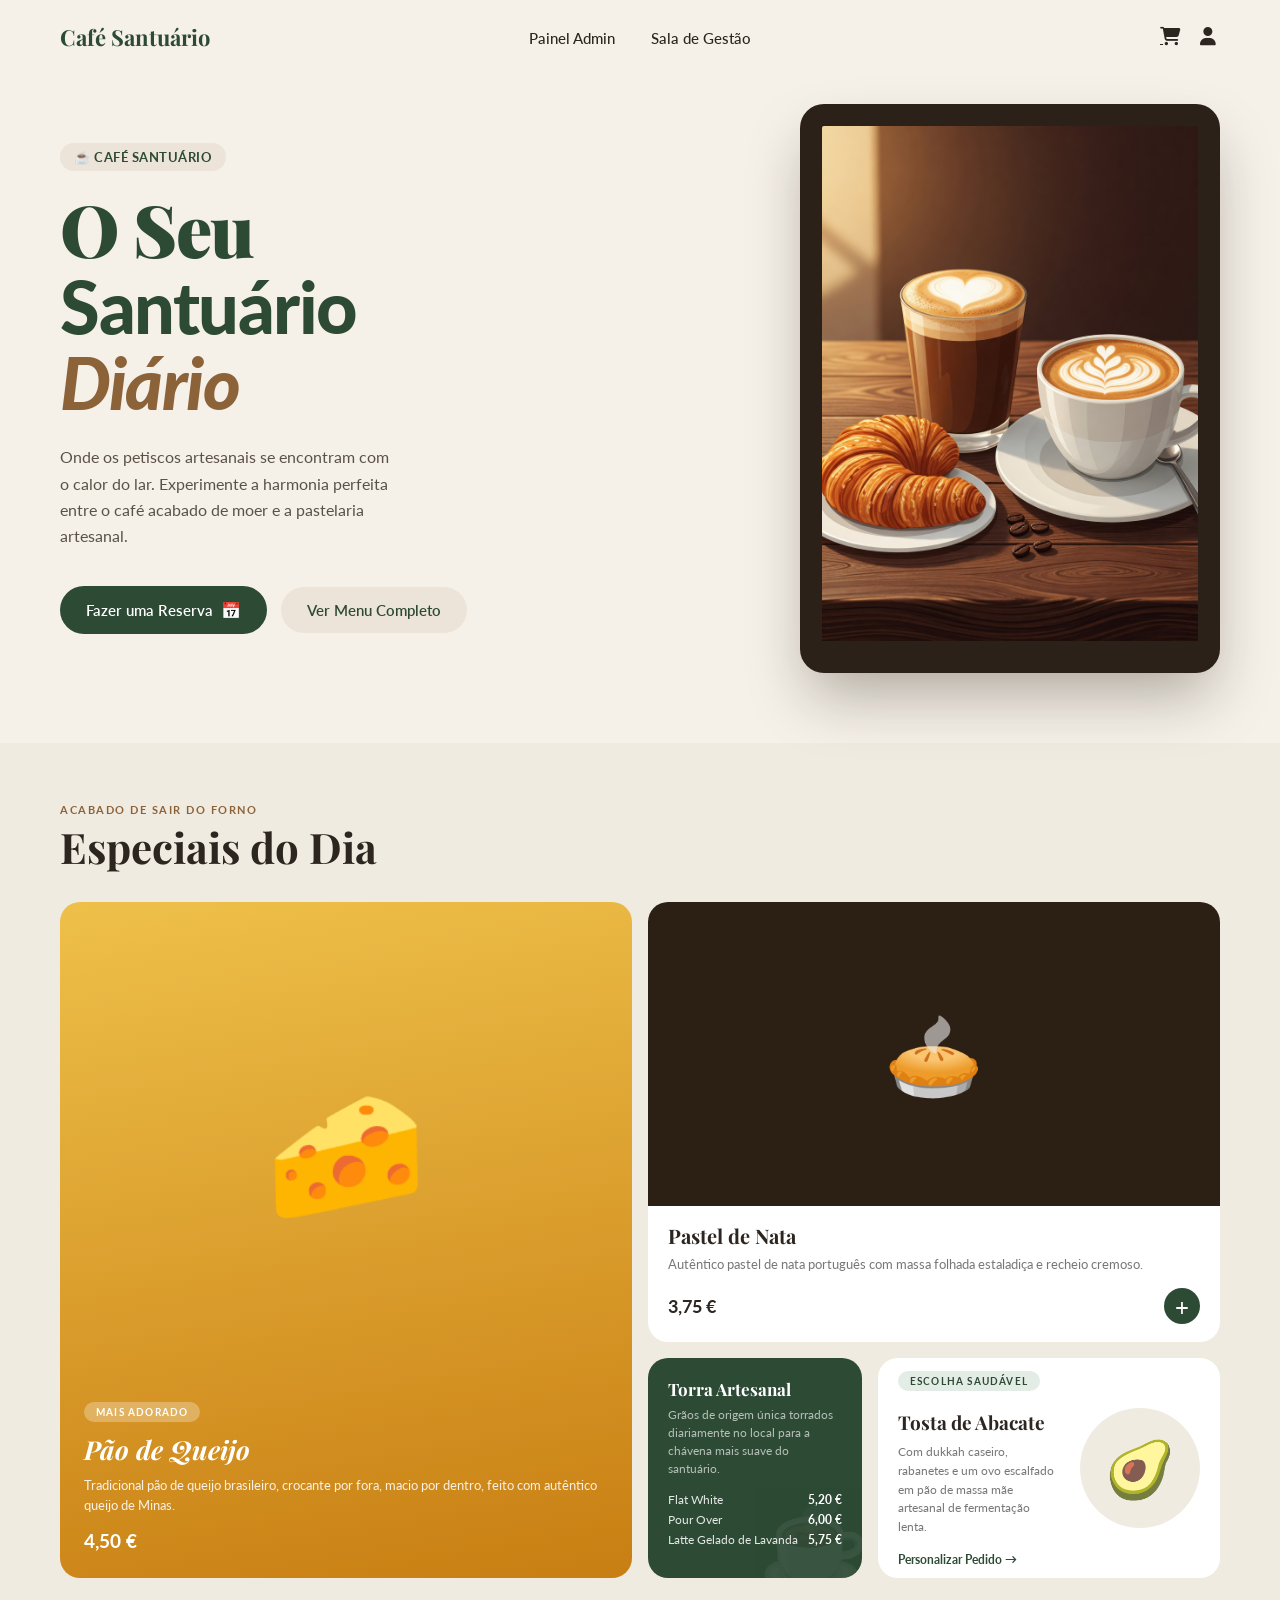
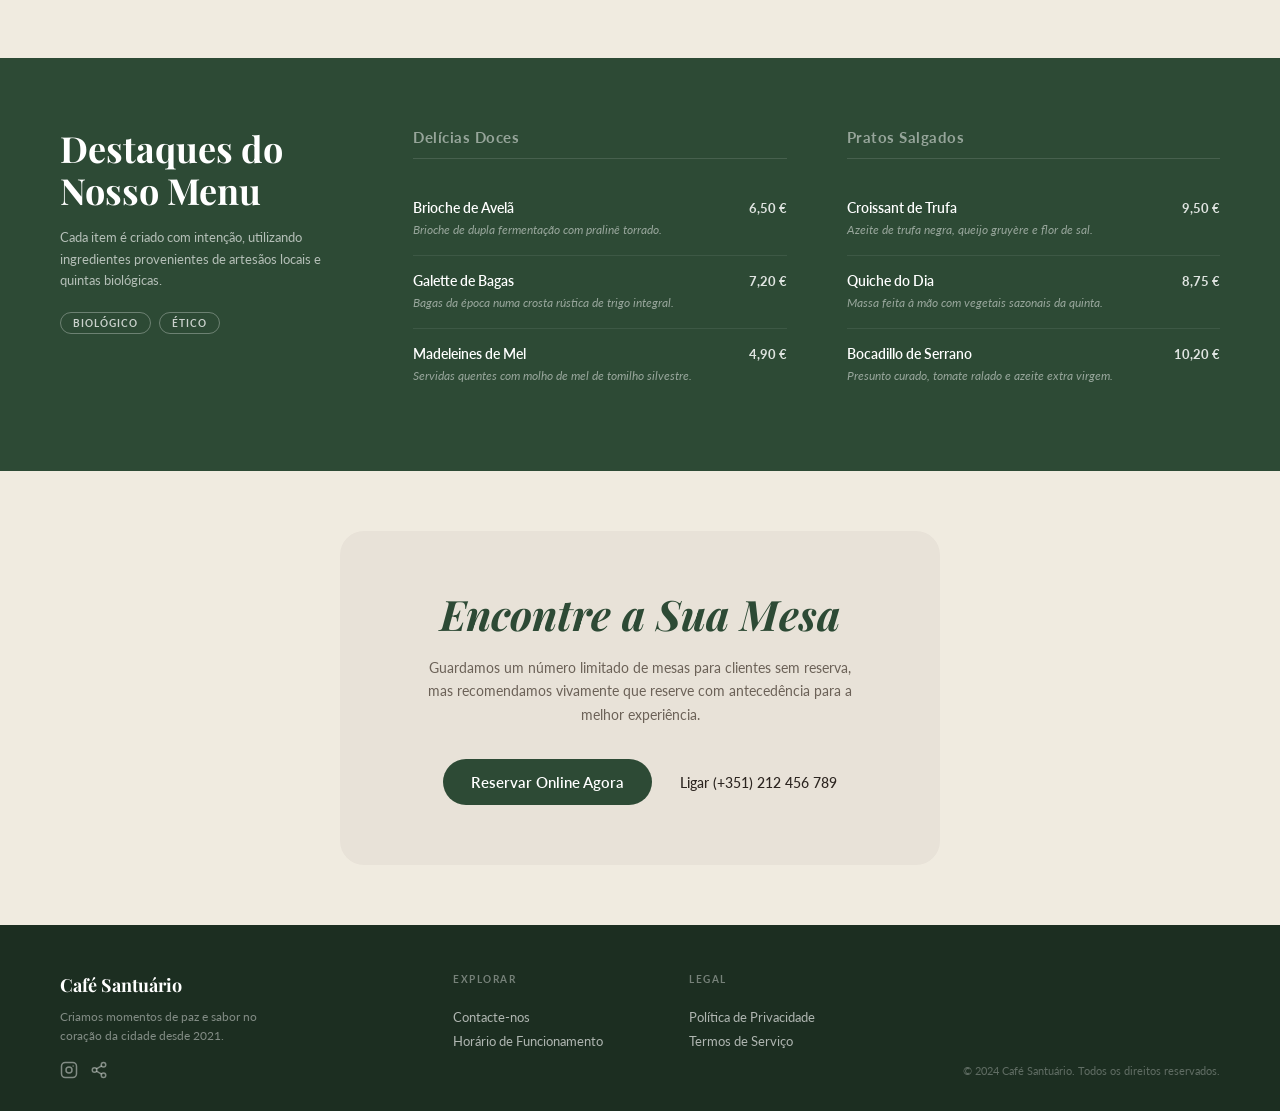
==== commit 242bd0c1: "pequenos detalhes" ====
--- a/index.html
+++ b/index.html
@@ -1,11 +1,10 @@
-
 <!DOCTYPE html>
 <html lang="pt">
 <head>
     <meta charset="UTF-8">
     <meta name="viewport" content="width=device-width, initial-scale=1.0">
     <title>Café Santuário</title>
-
+ 
     <link rel="stylesheet" href="style.css">
     <link rel="stylesheet"
     href="https://cdnjs.cloudflare.com/ajax/libs/font-awesome/6.5.1/css/all.min.css">
@@ -13,7 +12,7 @@
 <body>
  
     <header class="main-header">
-        <div class="logo">Café Santuário</div>
+        <a href="index.html" class="logo" style="text-decoration: none;">Café Santuário</a>
         <nav class="main-nav">
             <a href="#" class="nav-link active">Início</a>
             <a href="menu.html" class="nav-link">Menu</a>
@@ -47,7 +46,7 @@
                    <a href="reservas.html" class="btn-reserva2">Fazer uma Reserva</a>
                     <span class="btn-icon">📅</span>
                 </button>
-                <button class="btn-menu">Ver Menu Completo</button>
+                <button class="btn-menu" onclick="window.location.href='menu.html'">Ver Menu Completo</button>
             </div>
         </div>
         <div class="hero-image">
@@ -243,6 +242,6 @@
         <script src="api.js"></script>
         <script src="login.js"></script>
         <script src="main.js"></script>
-
+ 
 </body>
 </html>
--- a/style.css
+++ b/style.css
@@ -1515,4 +1515,610 @@
         top: 20px;
         left: 20px;
     }
+}
+
+/* ==========================================================================
+   9. PAINEL DE GESTÃO (DASHBOARD ADMINISTRATIVO)
+   ========================================================================== */
+
+/* Variáveis e Configurações de Escopo Específicas do Painel Geral */
+.app-container {
+    --bg-sidebar: #f2ebd9;
+    --bg-main-dashboard: #fcfaf2;
+    --primary-green: #415a42;
+    --primary-green-hover: #324633;
+    --text-dark-dash: #2c3531;
+    --text-muted-dash: #6e7571;
+    --card-bg-dash: #f7f5ed;
+    --card-shadow-dash: 0 4px 12px rgba(0, 0, 0, 0.03);
+    --accent-orange-dash: #d4a373;
+    --status-active-bg: #d8f3dc;
+    --status-active-text: #1b4332;
+    --status-offline-bg: #e9ecef;
+    --status-offline-text: #6c757d;
+    --border-color-dash: #e1dacb;
+}
+
+/* Layout em Tabela para compatibilidade e robustez administrativo */
+.app-container {
+    display: table;
+    width: 100%;
+    height: 100vh;
+    border-collapse: collapse;
+    background-color: var(--bg-main-dashboard);
+    color: var(--text-dark-dash);
+}
+
+.sidebar-cell {
+    display: table-cell;
+    width: 240px;
+    background-color: var(--bg-sidebar);
+    vertical-align: top;
+    padding: 30px 20px;
+    border-right: 1px solid var(--border-color-dash);
+    position: relative;
+}
+
+.main-cell {
+    display: table-cell;
+    vertical-align: top;
+    padding: 40px;
+    background-color: var(--bg-main-dashboard);
+}
+
+/* --- SIDEBAR --- */
+.sidebar-cell .brand {
+    margin-bottom: 40px;
+}
+
+.sidebar-cell .brand-title {
+    font-size: 20px;
+    font-weight: 700;
+    color: var(--primary-green);
+}
+
+.sidebar-cell .brand-subtitle {
+    font-size: 11px;
+    color: var(--text-muted-dash);
+    letter-spacing: 0.5px;
+}
+
+.sidebar-cell .nav-menu {
+    list-style: none !important;
+}
+
+.sidebar-cell .nav-item {
+    margin-bottom: 8px;
+}
+
+.sidebar-cell .nav-link {
+    display: block;
+    padding: 12px 16px;
+    color: var(--text-dark-dash);
+    text-decoration: none;
+    font-size: 13px;
+    font-weight: 500;
+    border-radius: 20px;
+    transition: all 0.2s ease;
+}
+
+.sidebar-cell .nav-link:hover {
+    background-color: rgba(65, 90, 66, 0.05);
+    color: var(--primary-green-hover);
+}
+
+.sidebar-cell .nav-link.active {
+    background-color: var(--primary-green);
+    color: #ffffff;
+}
+
+.sidebar-cell .nav-link svg {
+    vertical-align: middle;
+    margin-right: 10px;
+    width: 16px;
+    height: 16px;
+}
+
+/* Sidebar Footer Fixed Position Simulation */
+.sidebar-footer {
+    position: absolute;
+    bottom: 30px;
+    left: 20px;
+    right: 20px;
+}
+
+.btn-view-site {
+    display: block;
+    width: 100%;
+    padding: 12px;
+    background-color: #fceade;
+    color: #b57c4a;
+    text-align: center;
+    text-decoration: none;
+    font-size: 13px;
+    font-weight: 600;
+    border-radius: 20px;
+    margin-bottom: 20px;
+    border: 1px solid rgba(181, 124, 74, 0.2);
+    transition: background-color 0.2s;
+}
+
+.btn-view-site:hover {
+    background-color: #fcdfcb;
+}
+
+.user-profile-summary {
+    display: table;
+    width: 100%;
+}
+
+.user-avatar-cell {
+    display: table-cell;
+    width: 40px;
+    vertical-align: middle;
+}
+
+.user-avatar {
+    width: 36px;
+    height: 36px;
+    border-radius: 50%;
+    background-color: var(--primary-green);
+    object-fit: cover;
+}
+
+.user-info-cell {
+    display: table-cell;
+    vertical-align: middle;
+    padding-left: 10px;
+}
+
+.user-name {
+    font-size: 13px;
+    font-weight: 600;
+    color: var(--text-dark-dash);
+}
+
+.user-role {
+    font-size: 11px;
+    color: var(--text-muted-dash);
+}
+
+/* --- MAIN CONTENT --- */
+/* Alteração: Margem reduzida e remoção completa de qualquer borda inferior ou sombra */
+.header-container {
+    display: table;
+    width: 100%;
+    margin-bottom: 20px;
+    border-bottom: none !important;
+    box-shadow: none !important;
+}
+
+.header-title-cell {
+    display: table-cell;
+    vertical-align: middle;
+}
+
+.page-title {
+    font-size: 28px;
+    font-weight: 700;
+    color: var(--primary-green);
+    margin-bottom: 4px;
+}
+
+.page-subtitle {
+    font-size: 14px;
+    color: var(--text-muted-dash);
+}
+
+.header-action-cell {
+    display: table-cell;
+    vertical-align: middle;
+    text-align: right;
+}
+
+.date-badge {
+    display: inline-block;
+    padding: 10px 16px;
+    background-color: var(--card-bg-dash);
+    border: 1px solid var(--border-color-dash);
+    border-radius: 20px;
+    font-size: 13px;
+    font-weight: 600;
+    color: var(--text-dark-dash);
+}
+
+.date-badge svg {
+    vertical-align: middle;
+    margin-right: 6px;
+    width: 14px;
+    height: 14px;
+}
+
+/* Grid de Métricas (Cards Superiores) */
+.metrics-row {
+    display: table;
+    width: 100%;
+    table-layout: fixed;
+    border-spacing: 20px 0;
+    margin-left: -20px;
+    margin-right: -20px;
+    margin-bottom: 30px;
+}
+
+.metric-card-cell {
+    display: table-cell;
+    background-color: var(--card-bg-dash);
+    border-radius: 16px;
+    padding: 24px;
+    box-shadow: var(--card-shadow-dash);
+    border: 1px solid rgba(225, 218, 203, 0.5);
+    vertical-align: top;
+}
+
+.card-header-row {
+    display: table;
+    width: 100%;
+    margin-bottom: 16px;
+}
+
+.card-icon-cell {
+    display: table-cell;
+    vertical-align: middle;
+}
+
+.card-icon-wrapper {
+    width: 40px;
+    height: 40px;
+    border-radius: 10px;
+    background-color: rgba(65, 90, 66, 0.08);
+    text-align: center;
+}
+
+.card-icon-wrapper svg {
+    margin-top: 10px;
+    width: 20px;
+    height: 20px;
+    fill: var(--primary-green);
+}
+
+.card-badge-cell {
+    display: table-cell;
+    vertical-align: middle;
+    text-align: right;
+}
+
+.percentage-badge {
+    display: inline-block;
+    padding: 4px 8px;
+    background-color: #e8f5e9;
+    color: #2e7d32;
+    font-size: 11px;
+    font-weight: 700;
+    border-radius: 12px;
+}
+
+.percentage-badge.orange {
+    background-color: #fff3e0;
+    color: #ef6c00;
+}
+
+.status-badge-inline {
+    display: inline-block;
+    padding: 4px 10px;
+    background-color: #e1ecf4;
+    color: #39739d;
+    font-size: 11px;
+    font-weight: 600;
+    border-radius: 12px;
+    letter-spacing: 0.5px;
+}
+
+.metric-label {
+    font-size: 13px;
+    color: var(--text-muted-dash);
+    margin-bottom: 6px;
+    font-weight: 500;
+}
+
+.metric-value {
+    font-size: 28px;
+    font-weight: 700;
+    color: var(--text-dark-dash);
+}
+
+/* Bloco Inferior: Gráfico e Tabela */
+.content-row {
+    display: table;
+    width: 100%;
+    table-layout: fixed;
+    border-spacing: 20px 0;
+    margin-left: -20px;
+    margin-right: -20px;
+}
+
+.chart-cell {
+    display: table-cell;
+    width: 40%;
+    background-color: var(--card-bg-dash);
+    border-radius: 16px;
+    padding: 24px;
+    box-shadow: var(--card-shadow-dash);
+    border: 1px solid rgba(225, 218, 203, 0.5);
+    vertical-align: top;
+}
+
+.table-cell {
+    display: table-cell;
+    width: 60%;
+    background-color: var(--card-bg-dash);
+    border-radius: 16px;
+    padding: 24px;
+    box-shadow: var(--card-shadow-dash);
+    border: 1px solid rgba(225, 218, 203, 0.5);
+    vertical-align: top;
+}
+
+.section-card-title-row {
+    display: table;
+    width: 100%;
+    margin-bottom: 20px;
+}
+
+.section-card-title {
+    display: table-cell;
+    font-size: 18px;
+    font-weight: 700;
+    color: var(--primary-green);
+    vertical-align: middle;
+}
+
+.section-card-action {
+    display: table-cell;
+    text-align: right;
+    vertical-align: middle;
+}
+
+.btn-action-trigger {
+    background: none;
+    border: none;
+    cursor: pointer;
+    color: var(--text-muted-dash);
+    padding: 4px;
+}
+
+.btn-invite-member {
+    background-color: var(--primary-green);
+    color: #ffffff;
+    border: none;
+    padding: 10px 16px;
+    border-radius: 20px;
+    font-size: 13px;
+    font-weight: 600;
+    cursor: pointer;
+    transition: background-color 0.2s;
+}
+
+.btn-invite-member:hover {
+    background-color: var(--primary-green-hover);
+}
+
+/* Componente Utilitário de Gráfico / Placeholder para API */
+.chart-container-placeholder {
+    min-height: 200px;
+    position: relative;
+}
+
+.chart-metrics-summary {
+    margin-top: 20px;
+    border-top: 1px solid var(--border-color-dash);
+    padding-top: 15px;
+}
+
+.summary-inline-item {
+    display: inline-block;
+    width: 48%;
+}
+
+.summary-inline-label {
+    font-size: 12px;
+    color: var(--text-muted-dash);
+}
+
+.summary-inline-value {
+    font-size: 15px;
+    font-weight: 600;
+    color: var(--text-dark-dash);
+    margin-top: 2px;
+}
+
+/* --- DATA TABLE --- */
+.data-table-wrapper {
+    width: 100%;
+    overflow-x: auto;
+}
+
+.custom-dashboard-table {
+    width: 100%;
+    border-collapse: collapse;
+    text-align: left;
+}
+
+.custom-dashboard-table th {
+    font-size: 11px;
+    text-transform: uppercase;
+    letter-spacing: 0.5px;
+    color: var(--text-muted-dash);
+    padding: 12px 8px;
+    border-bottom: 1px solid var(--border-color-dash);
+    font-weight: 600;
+}
+
+.custom-dashboard-table td {
+    padding: 14px 8px;
+    border-bottom: 1px solid rgba(225, 218, 203, 0.4);
+    vertical-align: middle;
+    font-size: 13px;
+}
+
+.member-profile-block {
+    display: table;
+}
+
+.member-avatar-cell {
+    display: table-cell;
+    vertical-align: middle;
+    width: 32px;
+}
+
+.member-avatar-circle {
+    width: 32px;
+    height: 32px;
+    border-radius: 50%;
+    background-color: var(--accent-orange-dash);
+    color: #ffffff;
+    text-align: center;
+    line-height: 32px;
+    font-size: 11px;
+    font-weight: 600;
+}
+
+.member-info-cell {
+    display: table-cell;
+    vertical-align: middle;
+    padding-left: 10px;
+}
+
+.member-fullname {
+    font-weight: 600;
+    color: var(--text-dark-dash);
+}
+
+.member-email-address {
+    font-size: 11px;
+    color: var(--text-muted-dash);
+    margin-top: 1px;
+}
+
+.status-pill {
+    display: inline-block;
+    padding: 4px 10px;
+    border-radius: 12px;
+    font-size: 11px;
+    font-weight: 700;
+    text-transform: uppercase;
+    letter-spacing: 0.3px;
+}
+
+.status-pill.active {
+    background-color: var(--status-active-bg);
+    color: var(--status-active-text);
+}
+
+.status-pill.offline {
+    background-color: var(--status-offline-bg);
+    color: var(--status-offline-text);
+}
+
+.btn-table-action {
+    background: none;
+    border: none;
+    cursor: pointer;
+    color: var(--text-muted-dash);
+    padding: 6px;
+    border-radius: 4px;
+}
+
+.btn-table-action:hover {
+    color: var(--text-dark-dash);
+    background-color: rgba(0,0,0,0.03);
+}
+
+/* --- SYSTEM CONFIGURATION BAR --- */
+.system-config-container {
+    margin-top: 30px;
+    background-color: var(--card-bg-dash);
+    border-radius: 16px;
+    padding: 24px;
+    box-shadow: var(--card-shadow-dash);
+    border: 1px solid rgba(225, 218, 203, 0.5);
+    display: table;
+    width: 100%;
+}
+
+.config-icon-cell {
+    display: table-cell;
+    width: 50px;
+    vertical-align: middle;
+}
+
+.config-text-cell {
+    display: table-cell;
+    vertical-align: middle;
+}
+
+.config-btn-cell {
+    display: table-cell;
+    text-align: right;
+    vertical-align: middle;
+    width: 200px;
+}
+
+.btn-global-config {
+    background-color: #ffffff;
+    color: var(--text-dark-dash);
+    border: 1px solid var(--border-color-dash);
+    padding: 10px 20px;
+    border-radius: 20px;
+    font-size: 13px;
+    font-weight: 600;
+    cursor: pointer;
+    transition: background-color 0.2s;
+}
+
+.btn-global-config:hover {
+    background-color: #faf9f5;
+}
+
+/* --- FOOTER REGION --- */
+.footer-credits-container {
+    margin-top: 40px;
+    border-top: 1px solid var(--border-color-dash);
+    padding-top: 20px;
+    display: table;
+    width: 100%;
+}
+
+.footer-copy-cell {
+    display: table-cell;
+    font-size: 11px;
+    color: var(--text-muted-dash);
+    text-transform: uppercase;
+    letter-spacing: 0.5px;
+}
+
+.footer-links-cell {
+    display: table-cell;
+    text-align: right;
+}
+
+.footer-link-item {
+    font-size: 11px;
+    color: var(--text-muted-dash);
+    text-decoration: none;
+    text-transform: uppercase;
+    letter-spacing: 0.5px;
+    margin-left: 20px;
+}
+
+.svg-icon {
+    width: 18px;
+    height: 18px;
+    vertical-align: middle;
+    fill: currentColor;
+}
+
+/* Remove a linha decorativa inferior dos links ativos na sidebar */
+.sidebar-cell .nav-menu .nav-link.active::after {
+    display: none !important;
+    content: none !important;
 }
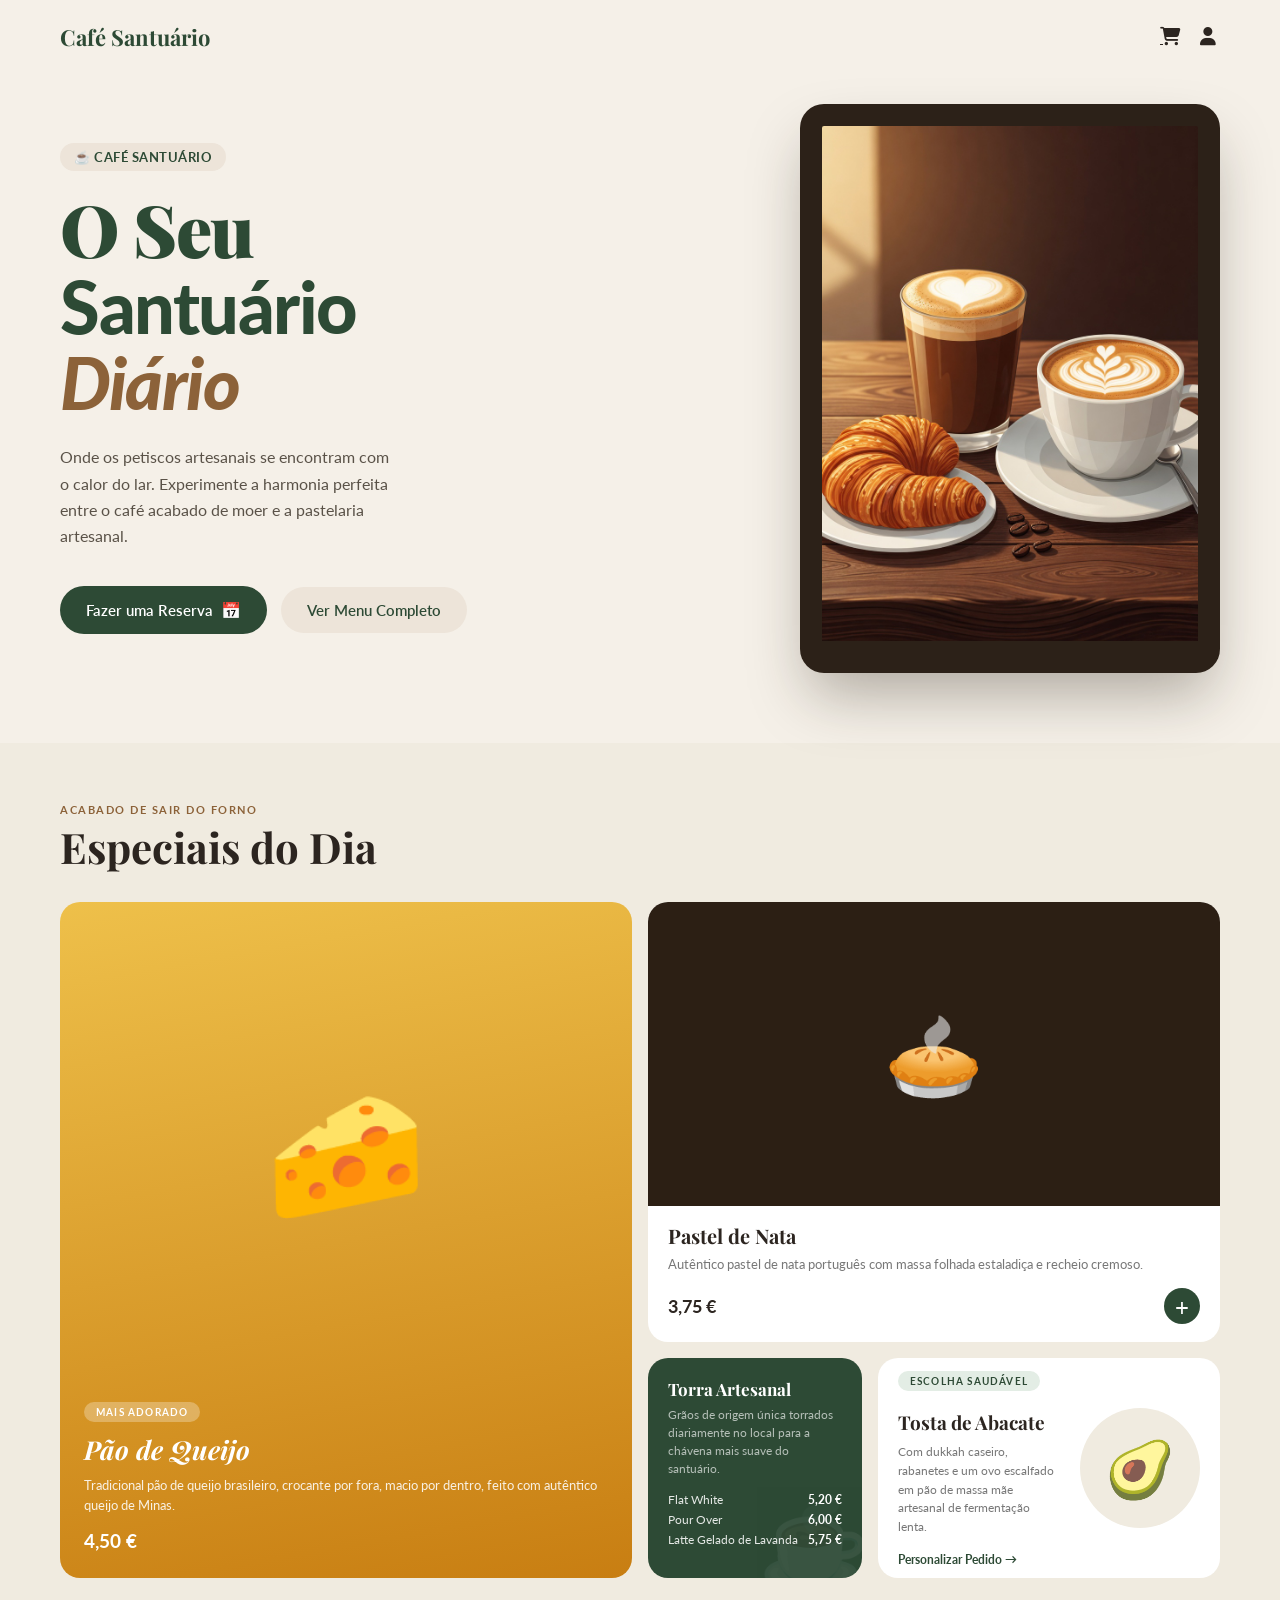
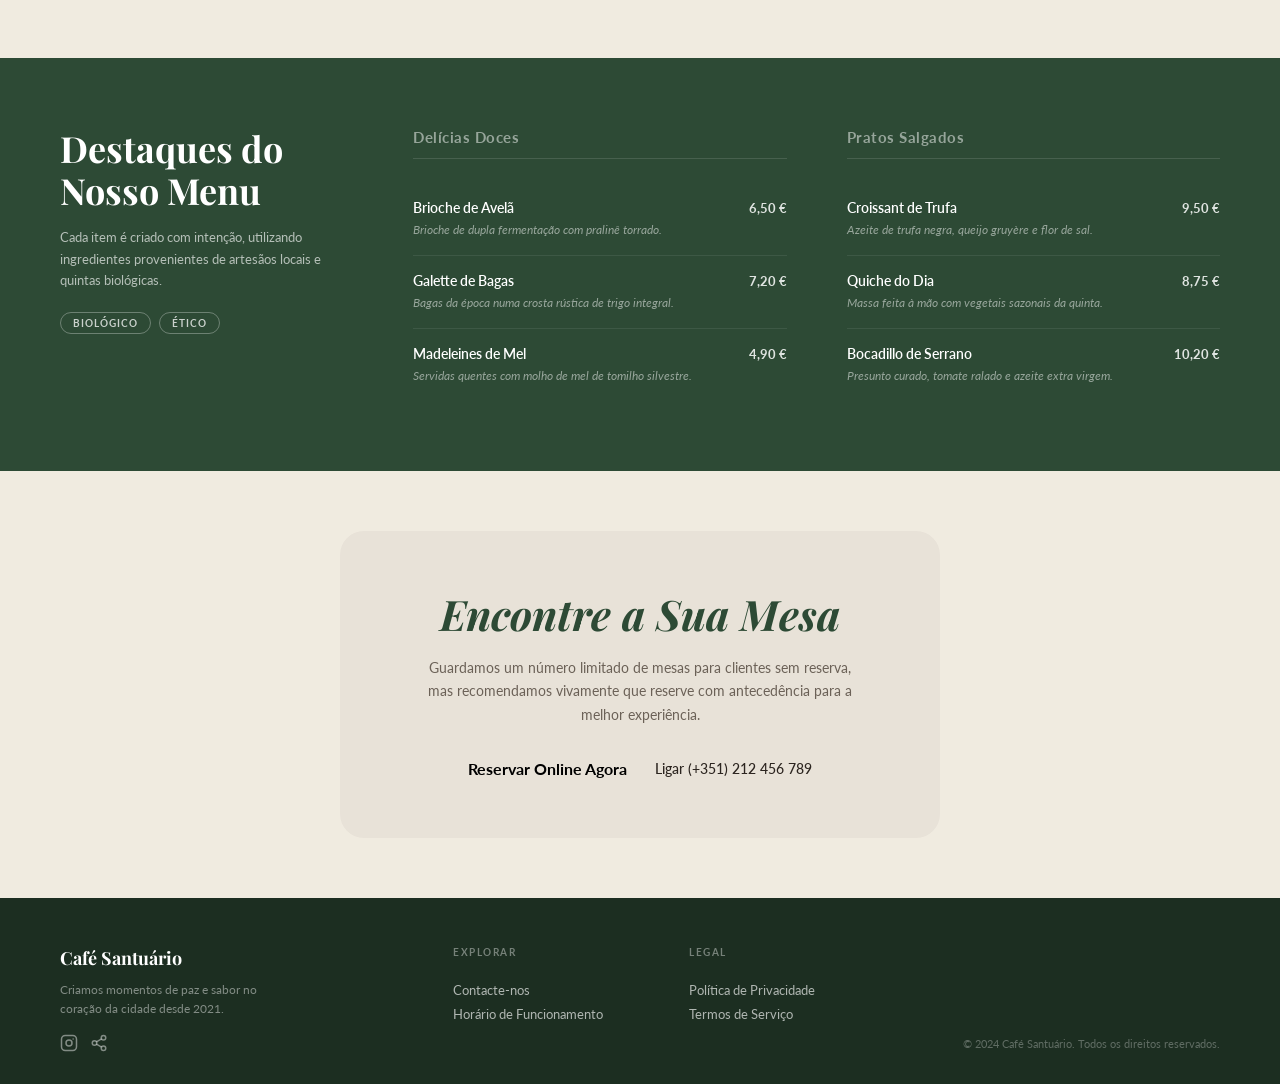
==== commit c62ebb4c: "correcao de bugs existentes" ====
--- a/index.html
+++ b/index.html
@@ -195,7 +195,9 @@
             <h2 class="cta-title">Encontre a Sua Mesa</h2>
             <p class="cta-desc">Guardamos um número limitado de mesas para clientes sem reserva, mas recomendamos vivamente que reserve com antecedência para a melhor experiência.</p>
             <div class="cta-actions">
-                <button class="btn-reserva-cta">Reservar Online Agora</button>
+                <a href="reservas.html" class="btn-reserva2">
+                    <b style="color: black;">Reservar Online Agora</b>
+                </a>
                 <span class="cta-phone">Ligar (+351) 212 456 789</span>
             </div>
         </div>
--- a/style.css
+++ b/style.css
@@ -2121,4 +2121,834 @@
 .sidebar-cell .nav-menu .nav-link.active::after {
     display: none !important;
     content: none !important;
-}+}
+
+/* ===== LAYOUT DA ÁREA DE CONTEÚDO ===== */
+.main-content-area {
+    flex: 1;
+    overflow-y: auto;
+    background: #f8f9fa;
+}
+
+/* ===== DISHES ===== */
+.dishes-wrapper {
+    max-width: 1100px;
+    margin: 40px auto;
+    padding: 0 24px;
+}
+.dishes-page-header {
+    display: flex;
+    align-items: center;
+    justify-content: space-between;
+    margin-bottom: 32px;
+}
+.dishes-page-header h1 { font-size: 28px; font-weight: 800; color: #1a1a1a; }
+.dishes-page-header p  { font-size: 14px; color: #888; margin-top: 4px; }
+
+.btn-new-dish {
+    background: #2d6a4f; color: #fff; border: none;
+    border-radius: 10px; padding: 12px 22px;
+    font-size: 14px; font-weight: 700; cursor: pointer;
+    display: flex; align-items: center; gap: 8px;
+    transition: background 0.2s;
+}
+.btn-new-dish:hover { background: #1b4332; }
+
+.dishes-grid {
+    display: grid;
+    grid-template-columns: repeat(auto-fill, minmax(280px, 1fr));
+    gap: 24px;
+}
+.dish-card {
+    background: #fff; border-radius: 16px;
+    box-shadow: 0 2px 12px rgba(0,0,0,0.08);
+    overflow: hidden; transition: transform 0.2s, box-shadow 0.2s;
+}
+.dish-card:hover { transform: translateY(-4px); box-shadow: 0 8px 24px rgba(0,0,0,0.13); }
+
+.dish-card-img {
+    width: 100%; height: 180px; object-fit: cover;
+    background: #f0f0f0; display: flex;
+    align-items: center; justify-content: center;
+    font-size: 48px; color: #ccc;
+}
+.dish-card-img img { width: 100%; height: 100%; object-fit: cover; }
+.dish-card-body    { padding: 16px; }
+.dish-card-name    { font-size: 16px; font-weight: 700; color: #1a1a1a; margin-bottom: 4px; }
+.dish-card-desc    {
+    font-size: 13px; color: #777; margin-bottom: 10px; line-height: 1.4;
+    display: -webkit-box; -webkit-line-clamp: 2;
+    -webkit-box-orient: vertical; overflow: hidden;
+}
+.dish-card-price   { font-size: 18px; font-weight: 800; color: #2d6a4f; margin-bottom: 12px; }
+.dish-card-actions { display: flex; gap: 8px; }
+
+.btn-edit-dish, .btn-delete-dish {
+    flex: 1; padding: 8px; border-radius: 8px; border: none;
+    font-size: 13px; font-weight: 600; cursor: pointer; transition: background 0.2s;
+}
+.btn-edit-dish          { background: #e8f5e9; color: #2d6a4f; }
+.btn-edit-dish:hover    { background: #c8e6c9; }
+.btn-delete-dish        { background: #fdecea; color: #c0392b; }
+.btn-delete-dish:hover  { background: #f5c6cb; }
+
+.dishes-loading, .dishes-empty {
+    text-align: center; padding: 60px 20px; color: #aaa; grid-column: 1/-1;
+}
+.dishes-empty i { font-size: 48px; margin-bottom: 16px; display: block; }
+
+/* ===== MENUS ===== */
+.menus-wrapper {
+    max-width: 1100px;
+    margin: 40px auto;
+    padding: 0 24px;
+}
+.menus-page-header {
+    display: flex; align-items: center;
+    justify-content: space-between; margin-bottom: 32px;
+}
+.menus-page-header h1 { font-size: 28px; font-weight: 800; color: #1a1a1a; }
+.menus-page-header p  { font-size: 14px; color: #888; margin-top: 4px; }
+
+.btn-new-menu {
+    background: #2d6a4f; color: #fff; border: none;
+    border-radius: 10px; padding: 12px 22px;
+    font-size: 14px; font-weight: 700; cursor: pointer;
+    display: flex; align-items: center; gap: 8px; transition: background 0.2s;
+}
+.btn-new-menu:hover { background: #1b4332; }
+
+.menus-grid {
+    display: grid;
+    grid-template-columns: repeat(auto-fill, minmax(300px, 1fr));
+    gap: 24px;
+}
+.menu-card {
+    background: #fff; border-radius: 16px;
+    box-shadow: 0 2px 12px rgba(0,0,0,0.08);
+    overflow: hidden; transition: transform 0.2s, box-shadow 0.2s;
+}
+.menu-card:hover { transform: translateY(-4px); box-shadow: 0 8px 24px rgba(0,0,0,0.13); }
+
+.menu-card-header {
+    background: #2d6a4f; color: #fff; padding: 16px 20px;
+    display: flex; align-items: center; justify-content: space-between;
+}
+.menu-card-date    { font-size: 16px; font-weight: 800; }
+.menu-card-weekday { font-size: 12px; opacity: 0.8; margin-top: 2px; }
+.menu-card-badge   {
+    background: rgba(255,255,255,0.2); border-radius: 20px;
+    padding: 4px 10px; font-size: 11px; font-weight: 700;
+}
+.menu-card-body { padding: 16px 20px; }
+.menu-dish-row  {
+    display: flex; align-items: center; gap: 10px;
+    padding: 8px 0; border-bottom: 1px solid #f0f0f0;
+}
+.menu-dish-row:last-of-type { border-bottom: none; }
+.menu-dish-icon {
+    width: 32px; height: 32px; border-radius: 8px;
+    display: flex; align-items: center; justify-content: center;
+    font-size: 16px; flex-shrink: 0;
+}
+.icon-meat { background: #fdecea; }
+.icon-fish { background: #e3f2fd; }
+.icon-veg  { background: #e8f5e9; }
+.menu-dish-info label {
+    font-size: 10px; font-weight: 700; text-transform: uppercase;
+    color: #aaa; letter-spacing: 0.5px;
+}
+.menu-dish-info p       { font-size: 13px; font-weight: 600; color: #1a1a1a; margin: 0; }
+.menu-dish-info p.empty { color: #ccc; font-style: italic; font-weight: 400; }
+.menu-card-actions { display: flex; gap: 8px; padding: 12px 20px; border-top: 1px solid #f5f5f5; }
+
+.btn-edit-menu, .btn-delete-menu {
+    flex: 1; padding: 8px; border-radius: 8px; border: none;
+    font-size: 13px; font-weight: 600; cursor: pointer; transition: background 0.2s;
+}
+.btn-edit-menu         { background: #e8f5e9; color: #2d6a4f; }
+.btn-edit-menu:hover   { background: #c8e6c9; }
+.btn-delete-menu       { background: #fdecea; color: #c0392b; }
+.btn-delete-menu:hover { background: #f5c6cb; }
+
+.menus-loading, .menus-empty {
+    text-align: center; padding: 60px 20px; color: #aaa; grid-column: 1/-1;
+}
+
+/* ===== INGREDIENTES (mesmo estilo dos pratos) ===== */
+.ingredientes-wrapper {
+    max-width: 1100px;
+    margin: 40px auto;
+    padding: 0 24px;
+}
+.ingredientes-page-header {
+    display: flex; align-items: center;
+    justify-content: space-between; margin-bottom: 32px;
+}
+.ingredientes-page-header h1 { font-size: 28px; font-weight: 800; color: #1a1a1a; }
+.ingredientes-page-header p  { font-size: 14px; color: #888; margin-top: 4px; }
+
+.btn-new-ingrediente {
+    background: #2d6a4f; color: #fff; border: none;
+    border-radius: 10px; padding: 12px 22px;
+    font-size: 14px; font-weight: 700; cursor: pointer;
+    display: flex; align-items: center; gap: 8px; transition: background 0.2s;
+}
+.btn-new-ingrediente:hover { background: #1b4332; }
+
+.ingredientes-grid {
+    display: grid;
+    grid-template-columns: repeat(auto-fill, minmax(280px, 1fr));
+    gap: 24px;
+}
+.ingrediente-card {
+    background: #fff; border-radius: 16px;
+    box-shadow: 0 2px 12px rgba(0,0,0,0.08);
+    overflow: hidden; transition: transform 0.2s, box-shadow 0.2s;
+}
+.ingrediente-card:hover { transform: translateY(-4px); box-shadow: 0 8px 24px rgba(0,0,0,0.13); }
+
+.ingrediente-card-header {
+    background: #f0f7f4; padding: 20px 16px 12px;
+    display: flex; align-items: center; gap: 12px;
+}
+.ingrediente-card-icon {
+    width: 44px; height: 44px; border-radius: 12px;
+    display: flex; align-items: center; justify-content: center; font-size: 22px;
+}
+.ingrediente-card-name  { font-size: 16px; font-weight: 700; color: #1a1a1a; }
+.ingrediente-card-body  { padding: 12px 16px 8px; }
+
+.ingrediente-badge {
+    display: inline-block; border-radius: 20px;
+    padding: 3px 10px; font-size: 11px; font-weight: 700; text-transform: uppercase;
+}
+.badge-meat { background: #fdecea; color: #c0392b; }
+.badge-fish { background: #e3f2fd; color: #1565c0; }
+.badge-vegetarian { background: #e8f5e9; color: #2d6a4f; }
+.badge-other { background: #f5f5f5; color: #666; }
+
+.ingrediente-card-actions { display: flex; gap: 8px; padding: 12px 16px; border-top: 1px solid #f5f5f5; }
+.btn-edit-ing, .btn-delete-ing {
+    flex: 1; padding: 8px; border-radius: 8px; border: none;
+    font-size: 13px; font-weight: 600; cursor: pointer; transition: background 0.2s;
+}
+.btn-edit-ing        { background: #e8f5e9; color: #2d6a4f; }
+.btn-edit-ing:hover  { background: #c8e6c9; }
+.btn-delete-ing      { background: #fdecea; color: #c0392b; }
+.btn-delete-ing:hover{ background: #f5c6cb; }
+
+.ingredientes-loading, .ingredientes-empty {
+    text-align: center; padding: 60px 20px; color: #aaa; grid-column: 1/-1;
+}
+
+/* ===== MODAL (partilhado) ===== */
+.modal-overlay {
+    display: none; position: fixed; inset: 0;
+    background: rgba(0,0,0,0.5); z-index: 1000;
+    align-items: center; justify-content: center;
+}
+.modal-overlay.active { display: flex; }
+.modal-box {
+    background: #fff; border-radius: 20px; padding: 32px;
+    width: 100%; max-width: 500px; max-height: 90vh;
+    overflow-y: auto; box-shadow: 0 20px 60px rgba(0,0,0,0.2);
+    animation: modalIn 0.25s ease;
+}
+@keyframes modalIn {
+    from { transform: scale(0.95); opacity: 0; }
+    to   { transform: scale(1);    opacity: 1; }
+}
+.modal-header {
+    display: flex; align-items: center;
+    justify-content: space-between; margin-bottom: 24px;
+}
+.modal-header h2    { font-size: 20px; font-weight: 800; color: #1a1a1a; }
+.btn-modal-close    {
+    background: #f5f5f5; border: none; border-radius: 8px;
+    width: 32px; height: 32px; font-size: 16px; cursor: pointer;
+    display: flex; align-items: center; justify-content: center;
+    transition: background 0.2s;
+}
+.btn-modal-close:hover { background: #e0e0e0; }
+
+.form-group         { margin-bottom: 18px; }
+.form-group label   { display: block; font-size: 13px; font-weight: 700; color: #444; margin-bottom: 6px; }
+.form-group input,
+.form-group select,
+.form-group textarea {
+    width: 100%; padding: 10px 14px; border: 1.5px solid #e0e0e0;
+    border-radius: 10px; font-size: 14px; outline: none;
+    transition: border-color 0.2s; box-sizing: border-box;
+}
+.form-group input:focus,
+.form-group select:focus { border-color: #2d6a4f; }
+
+.form-section-title {
+    font-size: 13px; font-weight: 700; color: #2d6a4f;
+    text-transform: uppercase; letter-spacing: 0.5px;
+    margin: 20px 0 12px;
+}
+.modal-actions { display: flex; gap: 10px; margin-top: 24px; }
+.btn-cancelar {
+    flex: 1; padding: 12px; border-radius: 10px;
+    border: 1.5px solid #e0e0e0; background: #fff;
+    font-size: 14px; font-weight: 600; color: #666; cursor: pointer;
+}
+.btn-guardar {
+    flex: 2; padding: 12px; border-radius: 10px; border: none;
+    background: #2d6a4f; color: #fff;
+    font-size: 14px; font-weight: 700; cursor: pointer; transition: background 0.2s;
+}
+.btn-guardar:hover { background: #1b4332; }
+
+/* ===== TOAST ===== */
+.toast {
+    position: fixed; bottom: 32px; right: 32px;
+    background: #1a1a1a; color: #fff; border-radius: 12px;
+    padding: 14px 22px; font-size: 14px; font-weight: 600;
+    z-index: 9999; transform: translateY(80px); opacity: 0;
+    transition: all 0.3s ease;
+}
+.toast.show    { transform: translateY(0); opacity: 1; }
+.toast.success { background: #2d6a4f; }
+.toast.error   { background: #c0392b; }
+
+/* Layout da Grelha de Produtos */
+.products-grid {
+    display: grid;
+    grid-template-columns: repeat(auto-fill, minmax(250px, 1fr));
+    gap: 25px;
+    padding: 20px 0;
+}
+
+/* O Cartão do Produto */
+.product-card {
+    background: #fff;
+    border-radius: 8px;
+    box-shadow: 0 4px 10px rgba(0,0,0,0.05);
+    overflow: hidden;
+    transition: transform 0.3s ease;
+    display: flex;
+    flex-direction: column;
+}
+
+.product-card:hover {
+    transform: translateY(-5s);
+}
+
+.product-img-container {
+    width: 100%;
+    height: 180px;
+    overflow: hidden;
+}
+
+.product-img {
+    width: 100%;
+    height: 100%;
+    object-fit: cover;
+}
+
+.product-info {
+    padding: 15px;
+    display: flex;
+    flex-direction: column;
+    flex-grow: 1;
+}
+
+.product-category-tag {
+    font-size: 11px;
+    text-transform: uppercase;
+    color: #c5a880;
+    font-weight: 700;
+    margin-bottom: 5px;
+}
+
+.product-title {
+    font-family: 'Playfair Display', serif;
+    font-size: 18px;
+    margin: 5px 0;
+    color: #222;
+}
+
+.product-desc {
+    font-size: 14px;
+    color: #666;
+    margin-bottom: 15px;
+    flex-grow: 1;
+}
+
+.product-footer {
+    display: flex;
+    justify-content: space-between;
+    align-items: center;
+    margin-top: auto;
+}
+
+.product-price {
+    font-size: 18px;
+    font-weight: 700;
+    color: #333;
+}
+
+/* Botão Adicionar */
+.btn-add-cart {
+    background-color: #c5a880;
+    color: white;
+    border: none;
+    padding: 8px 12px;
+    border-radius: 4px;
+    cursor: pointer;
+    font-weight: 600;
+    transition: background 0.2s;
+}
+
+.btn-add-cart:hover {
+    background-color: #a3875f;
+}
+
+/* ================================================================
+   GESTAO-STYLES.CSS — Estilos das secções internas do Portal
+   ================================================================ */
+
+/* ----- Wrapper genérico de secção ------------------------------------------------------------- */
+.section-wrapper {
+    max-width: 1100px;
+    margin: 40px auto;
+    padding: 0 24px;
+}
+
+/* ----- Cabeçalho de secção (título + botão) ------------------------------------------- */
+.section-page-header {
+    display: flex;
+    align-items: center;
+    justify-content: space-between;
+    margin-bottom: 32px;
+}
+.section-page-header h1 {
+    font-size: 28px;
+    font-weight: 800;
+    color: #1a1a1a;
+}
+.section-page-header p {
+    font-size: 14px;
+    color: #888;
+    margin-top: 4px;
+}
+.btn-new {
+    background: #2d6a4f;
+    color: #fff;
+    border: none;
+    border-radius: 10px;
+    padding: 12px 22px;
+    font-size: 14px;
+    font-weight: 700;
+    cursor: pointer;
+    display: flex;
+    align-items: center;
+    gap: 8px;
+    transition: background 0.2s;
+}
+.btn-new:hover { background: #1b4332; }
+
+/* ----- Loading / Empty states ----------------------------------------------------------------------- */
+.section-loading, .section-empty {
+    text-align: center;
+    padding: 60px 20px;
+    color: #aaa;
+    grid-column: 1 / -1;
+}
+.section-empty i {
+    font-size: 48px;
+    margin-bottom: 16px;
+    display: block;
+}
+
+/* ----- Toast ---------------------------------------------------------------------------------------------- */
+.toast {
+    position: fixed;
+    bottom: 32px;
+    right: 32px;
+    padding: 14px 24px;
+    border-radius: 12px;
+    color: #fff;
+    font-size: 14px;
+    font-weight: 600;
+    z-index: 9999;
+    transform: translateY(80px);
+    opacity: 0;
+    transition: all 0.3s ease;
+}
+.toast.show   { transform: translateY(0); opacity: 1; }
+.toast.success { background: #2d6a4f; }
+.toast.error   { background: #c0392b; }
+
+/* ----- Modal ---------------------------------------------------------------------------------------------- */
+.modal-overlay {
+    display: none;
+    position: fixed;
+    inset: 0;
+    background: rgba(0,0,0,0.5);
+    z-index: 1000;
+    align-items: center;
+    justify-content: center;
+}
+.modal-overlay.active { display: flex; }
+.modal-box {
+    background: #fff;
+    border-radius: 20px;
+    padding: 32px;
+    width: 100%;
+    max-width: 500px;
+    max-height: 90vh;
+    overflow-y: auto;
+    box-shadow: 0 20px 60px rgba(0,0,0,0.2);
+    animation: modalIn 0.25s ease;
+}
+@keyframes modalIn {
+    from { transform: scale(0.95); opacity: 0; }
+    to   { transform: scale(1);    opacity: 1; }
+}
+.modal-header {
+    display: flex;
+    align-items: center;
+    justify-content: space-between;
+    margin-bottom: 24px;
+}
+.modal-header h2 {
+    font-size: 20px;
+    font-weight: 800;
+    color: #1a1a1a;
+}
+.btn-modal-close {
+    background: #f5f5f5;
+    border: none;
+    border-radius: 8px;
+    width: 36px;
+    height: 36px;
+    font-size: 16px;
+    cursor: pointer;
+    transition: background 0.2s;
+}
+.btn-modal-close:hover { background: #e0e0e0; }
+.form-group {
+    margin-bottom: 20px;
+}
+.form-group label {
+    display: block;
+    font-size: 13px;
+    font-weight: 700;
+    color: #555;
+    margin-bottom: 8px;
+    text-transform: uppercase;
+    letter-spacing: 0.5px;
+}
+.form-group input,
+.form-group select,
+.form-group textarea {
+    width: 100%;
+    padding: 12px 14px;
+    border: 1.5px solid #e0e0e0;
+    border-radius: 10px;
+    font-size: 14px;
+    color: #1a1a1a;
+    background: #fafafa;
+    box-sizing: border-box;
+    transition: border-color 0.2s;
+}
+.form-group input:focus,
+.form-group select:focus { border-color: #2d6a4f; outline: none; }
+.form-section-title {
+    font-size: 13px;
+    font-weight: 700;
+    color: #2d6a4f;
+    text-transform: uppercase;
+    letter-spacing: 0.5px;
+    margin-bottom: 16px;
+    padding-bottom: 8px;
+    border-bottom: 2px solid #e8f5e9;
+}
+.modal-actions {
+    display: flex;
+    gap: 12px;
+    margin-top: 28px;
+}
+.btn-cancelar {
+    flex: 1;
+    padding: 12px;
+    border-radius: 10px;
+    border: 1.5px solid #e0e0e0;
+    background: #fff;
+    font-size: 14px;
+    font-weight: 600;
+    color: #555;
+    cursor: pointer;
+    transition: background 0.2s;
+}
+.btn-cancelar:hover { background: #f5f5f5; }
+.btn-guardar {
+    flex: 2;
+    padding: 12px;
+    border-radius: 10px;
+    border: none;
+    background: #2d6a4f;
+    font-size: 14px;
+    font-weight: 700;
+    color: #fff;
+    cursor: pointer;
+    transition: background 0.2s;
+}
+.btn-guardar:hover { background: #1b4332; }
+
+/* ================================================================
+   PRATOS
+   ================================================================ */
+.dishes-grid {
+    display: grid;
+    grid-template-columns: repeat(auto-fill, minmax(280px, 1fr));
+    gap: 24px;
+}
+.dish-card {
+    background: #fff;
+    border-radius: 16px;
+    box-shadow: 0 2px 12px rgba(0,0,0,0.08);
+    overflow: hidden;
+    transition: transform 0.2s, box-shadow 0.2s;
+}
+.dish-card:hover {
+    transform: translateY(-4px);
+    box-shadow: 0 8px 24px rgba(0,0,0,0.13);
+}
+.dish-card-img {
+    width: 100%;
+    height: 180px;
+    object-fit: cover;
+    background: #f0f0f0;
+    display: flex;
+    align-items: center;
+    justify-content: center;
+    font-size: 48px;
+    color: #ccc;
+}
+.dish-card-img img {
+    width: 100%;
+    height: 100%;
+    object-fit: cover;
+}
+.dish-card-body { padding: 16px; }
+.dish-card-name {
+    font-size: 16px;
+    font-weight: 700;
+    color: #1a1a1a;
+    margin-bottom: 4px;
+}
+.dish-type-badge {
+    display: inline-block;
+    padding: 3px 10px;
+    border-radius: 20px;
+    font-size: 11px;
+    font-weight: 700;
+    text-transform: uppercase;
+    letter-spacing: 0.5px;
+    margin-bottom: 12px;
+}
+.dish-type-badge.meat       { background: #fdecea; color: #c0392b; }
+.dish-type-badge.fish       { background: #e3f2fd; color: #1565c0; }
+.dish-type-badge.vegetarian { background: #e8f5e9; color: #2d6a4f; }
+.dish-card-actions { display: flex; gap: 8px; }
+.btn-edit-dish, .btn-delete-dish {
+    flex: 1;
+    padding: 8px;
+    border-radius: 8px;
+    border: none;
+    font-size: 13px;
+    font-weight: 600;
+    cursor: pointer;
+    transition: background 0.2s;
+}
+.btn-edit-dish   { background: #e8f5e9; color: #2d6a4f; }
+.btn-edit-dish:hover   { background: #c8e6c9; }
+.btn-delete-dish { background: #fdecea; color: #c0392b; }
+.btn-delete-dish:hover { background: #f5c6cb; }
+
+/* Ingredientes no modal de pratos */
+#ingredientes-container {
+    max-height: 150px;
+    overflow-y: auto;
+    border: 1.5px solid #e0e0e0;
+    border-radius: 10px;
+    padding: 8px;
+    background: #fafafa;
+    display: flex;
+    flex-direction: column;
+    gap: 4px;
+}
+.ing-checkbox-label {
+    display: flex;
+    align-items: center;
+    gap: 8px;
+    padding: 4px 6px;
+    border-radius: 6px;
+    cursor: pointer;
+    font-size: 13px;
+    color: #333;
+    transition: background 0.15s;
+}
+.ing-checkbox-label:hover { background: #f0f0f0; }
+
+/* ================================================================
+   MENUS
+   ================================================================ */
+.menus-grid {
+    display: grid;
+    grid-template-columns: repeat(auto-fill, minmax(300px, 1fr));
+    gap: 24px;
+}
+.menu-card {
+    background: #fff;
+    border-radius: 16px;
+    box-shadow: 0 2px 12px rgba(0,0,0,0.08);
+    overflow: hidden;
+    transition: transform 0.2s, box-shadow 0.2s;
+}
+.menu-card:hover {
+    transform: translateY(-4px);
+    box-shadow: 0 8px 24px rgba(0,0,0,0.13);
+}
+.menu-card-header {
+    background: #2d6a4f;
+    color: #fff;
+    padding: 16px 20px;
+    display: flex;
+    align-items: center;
+    justify-content: space-between;
+}
+.menu-card-date   { font-size: 16px; font-weight: 800; }
+.menu-card-weekday { font-size: 12px; opacity: 0.8; margin-top: 2px; }
+.menu-card-badge  {
+    background: rgba(255,255,255,0.2);
+    border-radius: 20px;
+    padding: 4px 10px;
+    font-size: 11px;
+    font-weight: 700;
+}
+.menu-card-body { padding: 16px 20px; }
+.menu-dish-row {
+    display: flex;
+    align-items: center;
+    gap: 10px;
+    padding: 8px 0;
+    border-bottom: 1px solid #f0f0f0;
+}
+.menu-dish-row:last-of-type { border-bottom: none; }
+.menu-dish-icon {
+    width: 32px;
+    height: 32px;
+    border-radius: 8px;
+    display: flex;
+    align-items: center;
+    justify-content: center;
+    font-size: 16px;
+    flex-shrink: 0;
+}
+.icon-meat { background: #fdecea; }
+.icon-fish { background: #e3f2fd; }
+.icon-veg  { background: #e8f5e9; }
+.menu-dish-info label {
+    font-size: 10px;
+    font-weight: 700;
+    text-transform: uppercase;
+    color: #aaa;
+    letter-spacing: 0.5px;
+    display: block;
+}
+.menu-dish-info p {
+    font-size: 13px;
+    font-weight: 600;
+    color: #1a1a1a;
+    margin: 0;
+}
+.menu-dish-info p.empty {
+    color: #ccc;
+    font-style: italic;
+    font-weight: 400;
+}
+.menu-card-actions {
+    display: flex;
+    gap: 8px;
+    padding: 12px 20px;
+    border-top: 1px solid #f5f5f5;
+}
+.btn-edit-menu, .btn-delete-menu {
+    flex: 1;
+    padding: 8px;
+    border-radius: 8px;
+    border: none;
+    font-size: 13px;
+    font-weight: 600;
+    cursor: pointer;
+    transition: background 0.2s;
+}
+.btn-edit-menu   { background: #e8f5e9; color: #2d6a4f; }
+.btn-edit-menu:hover   { background: #c8e6c9; }
+.btn-delete-menu { background: #fdecea; color: #c0392b; }
+.btn-delete-menu:hover { background: #f5c6cb; }
+
+/* ================================================================
+   INGREDIENTES  (mesmo padrão visual dos pratos)
+   ================================================================ */
+.ingredientes-grid {
+    display: grid;
+    grid-template-columns: repeat(auto-fill, minmax(260px, 1fr));
+    gap: 20px;
+}
+.ingrediente-card {
+    background: #fff;
+    border-radius: 16px;
+    box-shadow: 0 2px 12px rgba(0,0,0,0.08);
+    overflow: hidden;
+    transition: transform 0.2s, box-shadow 0.2s;
+}
+.ingrediente-card:hover {
+    transform: translateY(-4px);
+    box-shadow: 0 8px 24px rgba(0,0,0,0.13);
+}
+.ingrediente-card-body { padding: 16px; }
+.ingrediente-card-name {
+    font-size: 16px;
+    font-weight: 700;
+    color: #1a1a1a;
+    margin-bottom: 8px;
+}
+.ingrediente-card-actions { display: flex; gap: 8px; padding: 0 16px 16px; }
+.btn-edit-ing, .btn-delete-ing {
+    flex: 1;
+    padding: 8px;
+    border-radius: 8px;
+    border: none;
+    font-size: 13px;
+    font-weight: 600;
+    cursor: pointer;
+    transition: background 0.2s;
+}
+.btn-edit-ing   { background: #e8f5e9; color: #2d6a4f; }
+.btn-edit-ing:hover   { background: #c8e6c9; }
+.btn-delete-ing { background: #fdecea; color: #c0392b; }
+.btn-delete-ing:hover { background: #f5c6cb; }
+
+/*
+=======================================
+REGISTO
+=======================================
+*/
+
+/* Mensagem de erro inline nos formulários */
+.form-error {
+    color: #c0392b;
+    background: #fdecea;
+    border-radius: 8px;
+    padding: 10px 14px;
+    font-size: 13px;
+    font-weight: 600;
+    margin-bottom: 12px;
+}
